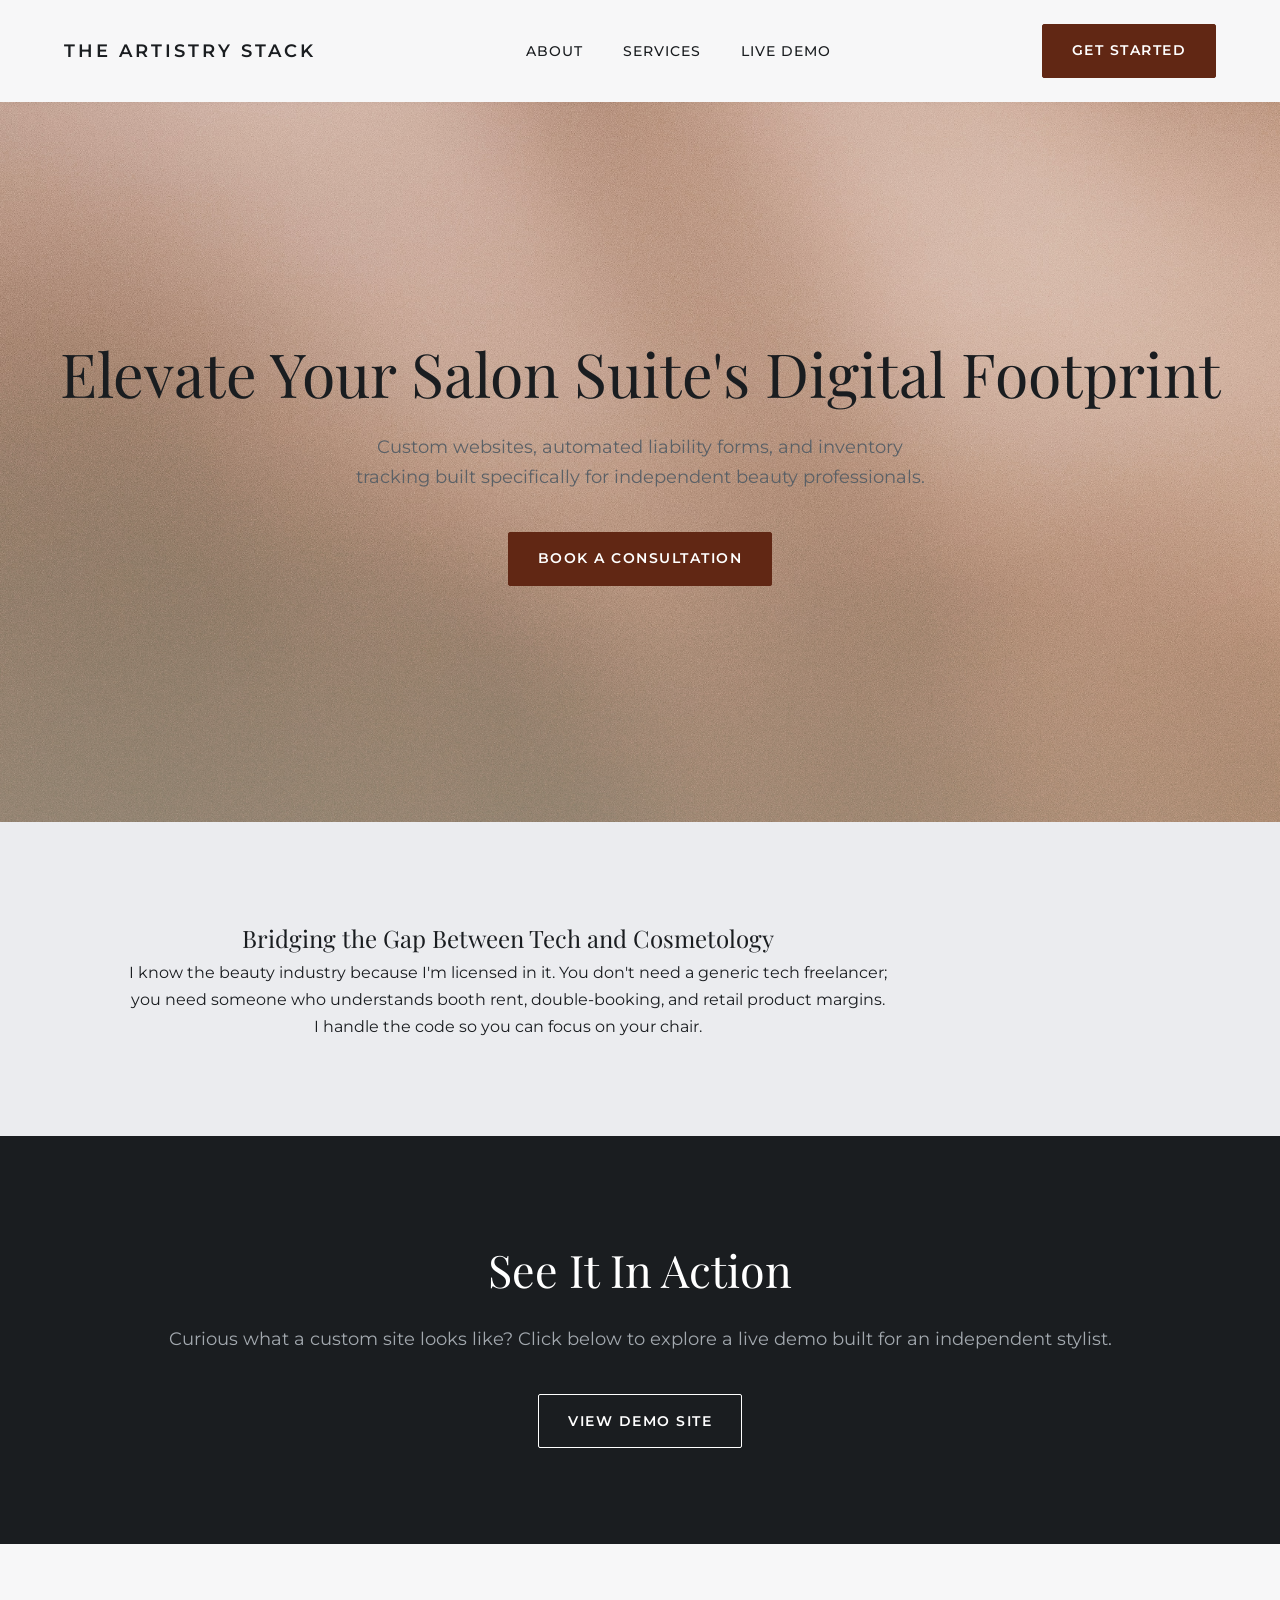
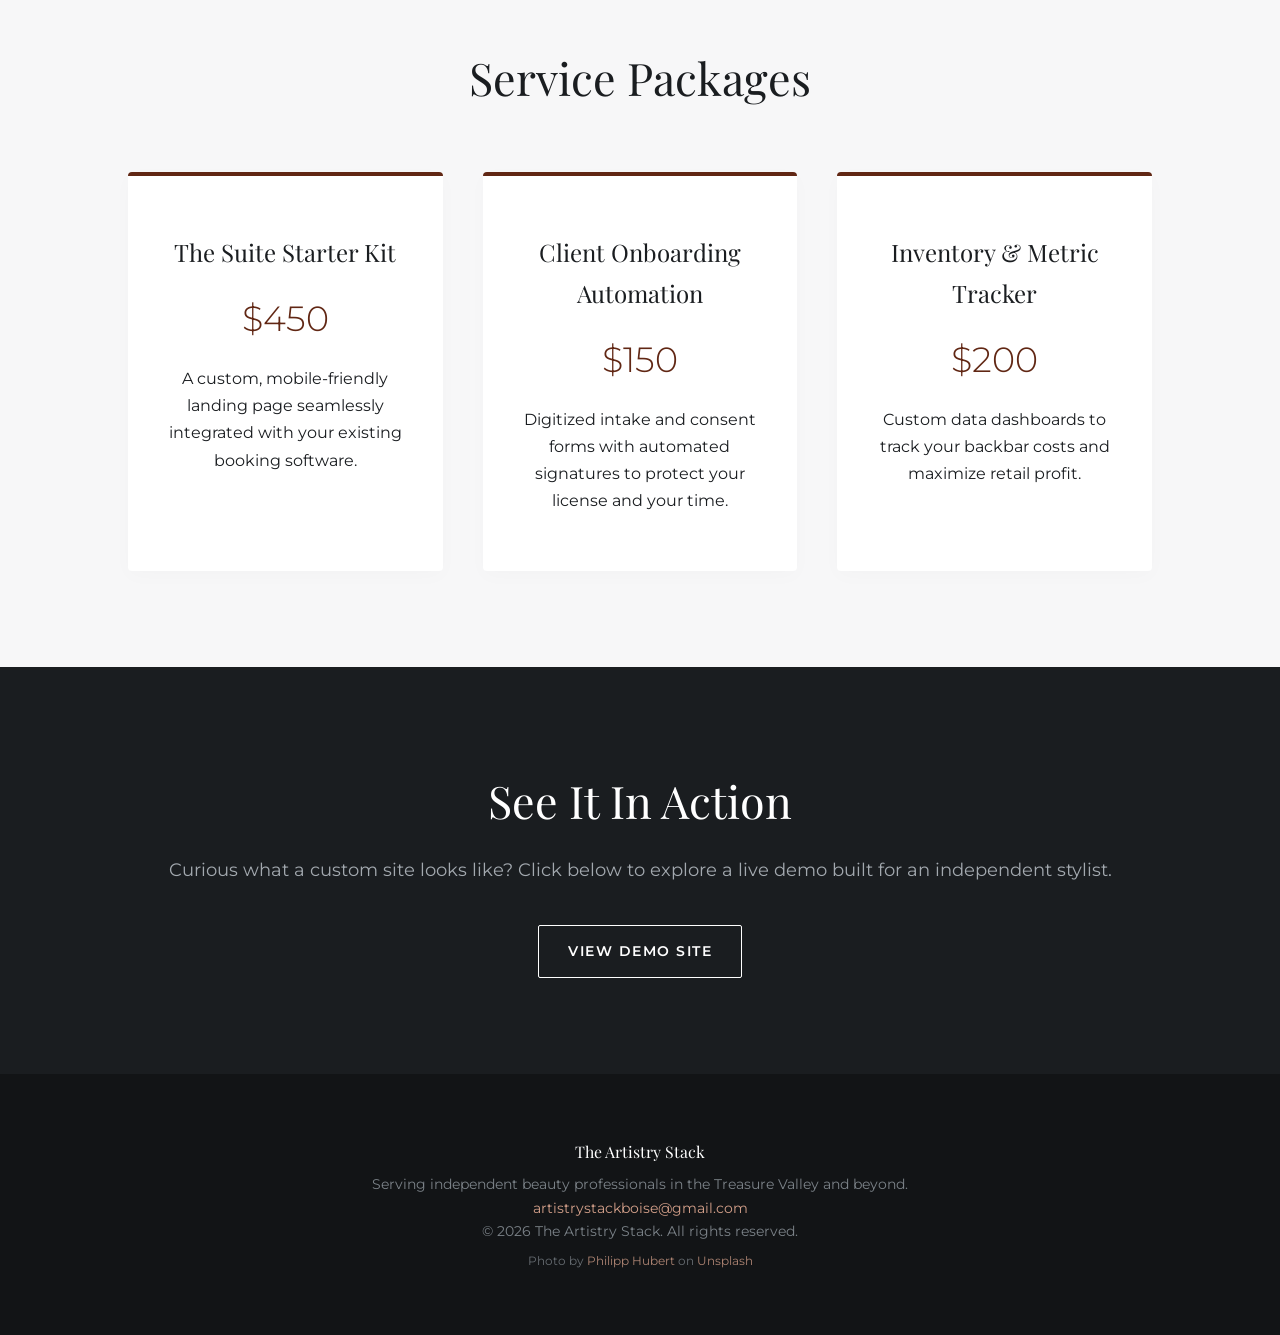
==== index.html @ 776481f7 "Add files via upload" ====
<!DOCTYPE html>
<html lang="en">
<head>
    <meta charset="UTF-8">
    <!-- This meta tag is critical for mobile responsiveness -->
    <meta name="viewport" content="width=device-width, initial-scale=1.0">
    <title>The Artistry Stack | Digital Consulting for Beauty Professionals</title>
    <link rel="stylesheet" href="style.css">
</head>
<body>

    <!-- NAVIGATION -->
    <header>
        <nav>
            <div class="logo">The Artistry Stack</div>
            <ul class="nav-links">
                <li><a href="#about">About</a></li>
                <li><a href="#services">Services</a></li>
                <li><a href="#demo">Live Demo</a></li>
            </ul>
            <!-- This will link out to your Google Survey -->
            <a href="https://forms.gle/2KBvxhWdJHtZJwNcA" class="btn-primary">Get Started</a>
        </nav>
    </header>

    <main>
        <!-- HERO SECTION: First impression -->
        <!-- CSS Idea: Dark slate background with white text and a silver/grey button -->
        <section id="hero">
            <div class="hero-content">
                <h1>Elevate Your Salon Suite's Digital Footprint</h1>
                <p>Custom websites, automated liability forms, and inventory tracking built specifically for independent beauty professionals.</p>
                <a href="https://forms.gle/2KBvxhWdJHtZJwNcA" class="btn-primary">Book a Consultation</a>
            </div>
        </section>

        <!-- ABOUT SECTION: Selling your unique background -->
        <section id="about">
            <div class="about-container">
                <div class="about-text">
                    <h2>Bridging the Gap Between Tech and Cosmetology</h2>
                    <p>I know the beauty industry because I'm licensed in it. You don't need a generic tech freelancer; you need someone who understands booth rent, double-booking, and retail product margins. I handle the code so you can focus on your chair.</p>
                </div>
            </div>
        </section>
        <section id="demo">
    <div class="demo-content">
        <h2>See It In Action</h2>
        <p>Curious what a custom site looks like? Click below to explore a live demo built for an independent stylist.</p>
        <a href="demo-site.html" target="_blank" rel="noopener" class="btn-secondary">View Demo Site</a>
    </div>
</section>

        <!-- SERVICES SECTION: Tiered Pricing -->
        <section id="services">
            <h2>Service Packages</h2>
            <div class="services-grid">
                
                <article class="service-card">
                    <h3>The Suite Starter Kit</h3>
                    <p class="price">$450</p>
                    <p>A custom, mobile-friendly landing page seamlessly integrated with your existing booking software.</p>
                </article>

                <article class="service-card">
                    <h3>Client Onboarding Automation</h3>
                    <p class="price">$150</p>
                    <p>Digitized intake and consent forms with automated signatures to protect your license and your time.</p>
                </article>

                <article class="service-card">
                    <h3>Inventory & Metric Tracker</h3>
                    <p class="price">$200</p>
                    <p>Custom data dashboards to track your backbar costs and maximize retail profit.</p>
                </article>

            </div>
        </section>

        <!-- DEMO SECTION: Your Portfolio -->
        <!-- CSS Idea: Perhaps a soft espresso brown or cool-toned grey background to break up the page visually -->
        <section id="demo">
            <div class="demo-content">
                <h2>See It In Action</h2>
                <p>Curious what a custom site looks like? Click below to explore a live demo built for an independent stylist.</p>
                <a href="#" class="btn-secondary">View Demo Site</a>
            </div>
        </section>

    </main>

    <!-- FOOTER -->
    <footer>
        <div class="footer-info">
            <h3>The Artistry Stack</h3>
            <p>Serving independent beauty professionals in the Treasure Valley and beyond.</p>
            <p><a href="mailto:artistrystackboise@gmail.com">artistrystackboise@gmail.com</a></p>
        </div>
        <div class="copyright">
    <p>&copy; 2026 The Artistry Stack. All rights reserved.</p>
    <p class="photo-credit">Photo by <a href="https://unsplash.com/@philipphubert?utm_source=unsplash&utm_medium=referral&utm_content=creditCopyText" target="_blank" rel="noopener">Philipp Hubert</a> on <a href="https://unsplash.com/photos/soft-light-and-shadows-on-a-gradient-background-fnAAmCl7dDM?utm_source=unsplash&utm_medium=referral&utm_content=creditCopyText" target="_blank" rel="noopener">Unsplash</a></p>
</div>
    </footer>

</body>
</html>
---- style.css ----
@import url('https://fonts.googleapis.com/css2?family=Montserrat:wght@300;400;500;600&family=Playfair+Display:wght@400;600;700&display=swap');

:root {
    --bg-alabaster: #F7F7F8;
    --bg-oatmeal: #EBECEF;
    --text-dark-slate: #1A1D20;
    --accent-Jambalaya: #612714;
    --accent-Auburn: #89371c;
}

* {
    margin: 0;
    padding: 0;
    box-sizing: border-box;
}

html {
    scroll-behavior: smooth;
    scroll-padding-top: 6rem;
}

body {
    font-family: 'Montserrat', sans-serif;
    background-color: var(--bg-alabaster);
    color: var(--text-dark-slate);
    line-height: 1.7;
}

h1, h2, h3 {
    font-family: 'Playfair Display', serif;
    font-weight: 400;
}

header {
    background-color: rgba(247, 247, 248, 0.85);
    backdrop-filter: blur(10px);
    -webkit-backdrop-filter: blur(10px);
    padding: 1.5rem 5%;
    position: sticky;
    top: 0;
    z-index: 100;
    box-shadow: 0 1px 5px rgba(0,0,0,0.03);
}

nav {
    display: flex;
    justify-content: space-between;
    align-items: center;
}

.logo {
    font-family: 'Montserrat', sans-serif;
    font-size: 1.1rem;
    font-weight: 600;
    letter-spacing: 3px;
    text-transform: uppercase;
    color: var(--text-dark-slate);
}

.nav-links {
    list-style: none;
    display: flex;
    gap: 2.5rem;
}

.nav-links a {
    color: var(--text-dark-slate);
    text-decoration: none;
    font-size: 0.85rem;
    font-weight: 500;
    text-transform: uppercase;
    letter-spacing: 1px;
    transition: color 0.3s;
}

.nav-links a:hover {
    color: var(--accent-Auburn);
}

.btn-primary, .btn-secondary {
    display: inline-block;
    padding: 0.9rem 1.8rem;
    text-decoration: none;
    border-radius: 2px;
    font-family: 'Montserrat', sans-serif;
    font-size: 0.85rem;
    font-weight: 600;
    text-transform: uppercase;
    letter-spacing: 1.5px;
    transition: all 0.3s ease;
}

.btn-primary {
    background-color: var(--accent-Jambalaya);
    color: #ffffff;
    border: 1px solid var(--accent-Jambalaya);
}

.btn-primary:hover {
    background-color: var(--text-dark-slate);
    border-color: var(--text-dark-slate);
    transform: translateY(-2px);
}

.btn-secondary {
    background-color: transparent;
    color: var(--text-dark-slate);
    border: 1px solid var(--text-dark-slate);
}

.btn-secondary:hover {
    background-color: var(--text-dark-slate);
    color: var(--bg-alabaster);
}

a:focus-visible,
.btn-primary:focus-visible,
.btn-secondary:focus-visible {
    outline: 2px solid var(--accent-Auburn);
    outline-offset: 3px;
}

#hero {
    min-height: 80vh;
    display: flex;
    align-items: center;
    justify-content: center;
    text-align: center;
    padding: 6rem 20px;
    background:
    linear-gradient(rgba(247,247,248,0.2), rgba(247,247,248,0.4)),
    url('images/hero.jpg') center / cover no-repeat;
}

.hero-content h1 {
    font-size: 3.8rem;
    margin-bottom: 1.5rem;
    line-height: 1.15;
    color: var(--text-dark-slate);
}

.hero-content p {
    font-size: 1.1rem;
    max-width: 600px;
    margin: 0 auto 2.5rem auto;
    color: #5a6066;
}

#about {
    background-color: var(--bg-oatmeal);
    padding: 6rem 10%;
}

.about-container {
    justify-content: center;
}

.about-text {
    max-width: 760px;
    text-align: center;
}

.about-image img {
    width: 100%;
    max-width: 400px;
    border-radius: 4px;
    box-shadow: 0 15px 35px rgba(26,29,32,0.1);
}

#services {
    padding: 6rem 10%;
    text-align: center;
}

#services h2 {
    font-size: 2.8rem;
    margin-bottom: 3.5rem;
    color: var(--text-dark-slate);
}

.services-grid {
    display: grid;
    grid-template-columns: repeat(3, 1fr);
    gap: 2.5rem;
}

.service-card {
    background-color: #ffffff;
    padding: 3.5rem 2.5rem;
    border-radius: 4px;
    border-top: 4px solid var(--accent-Jambalaya);
    box-shadow: 0 5px 20px rgba(0,0,0,0.02);
    transition: transform 0.3s, box-shadow 0.3s;
}

.service-card:hover {
    transform: translateY(-8px);
    box-shadow: 0 15px 30px rgba(0,0,0,0.06);
}

.service-card h3 {
    font-size: 1.5rem;
    margin-bottom: 1rem;
    font-family: 'Playfair Display', serif;
}

.price {
    font-size: 2.2rem;
    color: var(--accent-Jambalaya);
    margin-bottom: 1rem;
    font-family: 'Montserrat', sans-serif;
    font-weight: 300;
}

#demo {
    background-color: var(--text-dark-slate);
    padding: 6rem 10%;
    text-align: center;
    color: #ffffff;
}

#demo h2 {
    font-size: 2.8rem;
    margin-bottom: 1rem;
}

#demo p {
    margin-bottom: 2.5rem;
    font-size: 1.1rem;
    color: #a3a9af;
}

#demo .btn-secondary {
    border-color: #ffffff;
    color: #ffffff;
}

#demo .btn-secondary:hover {
    background-color: #ffffff;
    color: var(--text-dark-slate);
}

footer {
    padding: 4rem 10%;
    background-color: #121416;
    text-align: center;
    font-size: 0.85rem;
    color: #7b8288;
}

footer h3 {
    color: #ffffff;
    margin-bottom: 0.5rem;
    font-family: 'Playfair Display', serif;
}

footer a {
    color: #d4a08a;
    text-decoration: none;
}

footer a:hover {
    color: #ffffff;
}

.photo-credit {
    margin-top: 0.5rem;
    font-size: 0.75rem;
    opacity: 0.8;
}

@media (max-width: 1024px) {
    .services-grid {
        grid-template-columns: repeat(2, 1fr);
    }
}

@media (max-width: 768px) {
    header {
        padding: 1rem 5%;
    }

    nav {
        flex-direction: column;
        gap: 0.75rem;
    }

    .nav-links {
        flex-direction: row;
        gap: 1.25rem;
    }

    .nav-links a {
        font-size: 0.75rem;
    }

    nav .btn-primary {
        padding: 0.6rem 1.2rem;
        font-size: 0.75rem;
    }

    .hero-content h1 {
        font-size: 2.8rem;
    }

    .about-container {
        flex-direction: column;
        text-align: center;
        gap: 3rem;
    }

    .services-grid {
        grid-template-columns: 1fr;
    }
}

@media (prefers-reduced-motion: reduce) {
    html {
        scroll-behavior: auto;
    }

    * {
        transition: none !important;
    }
}
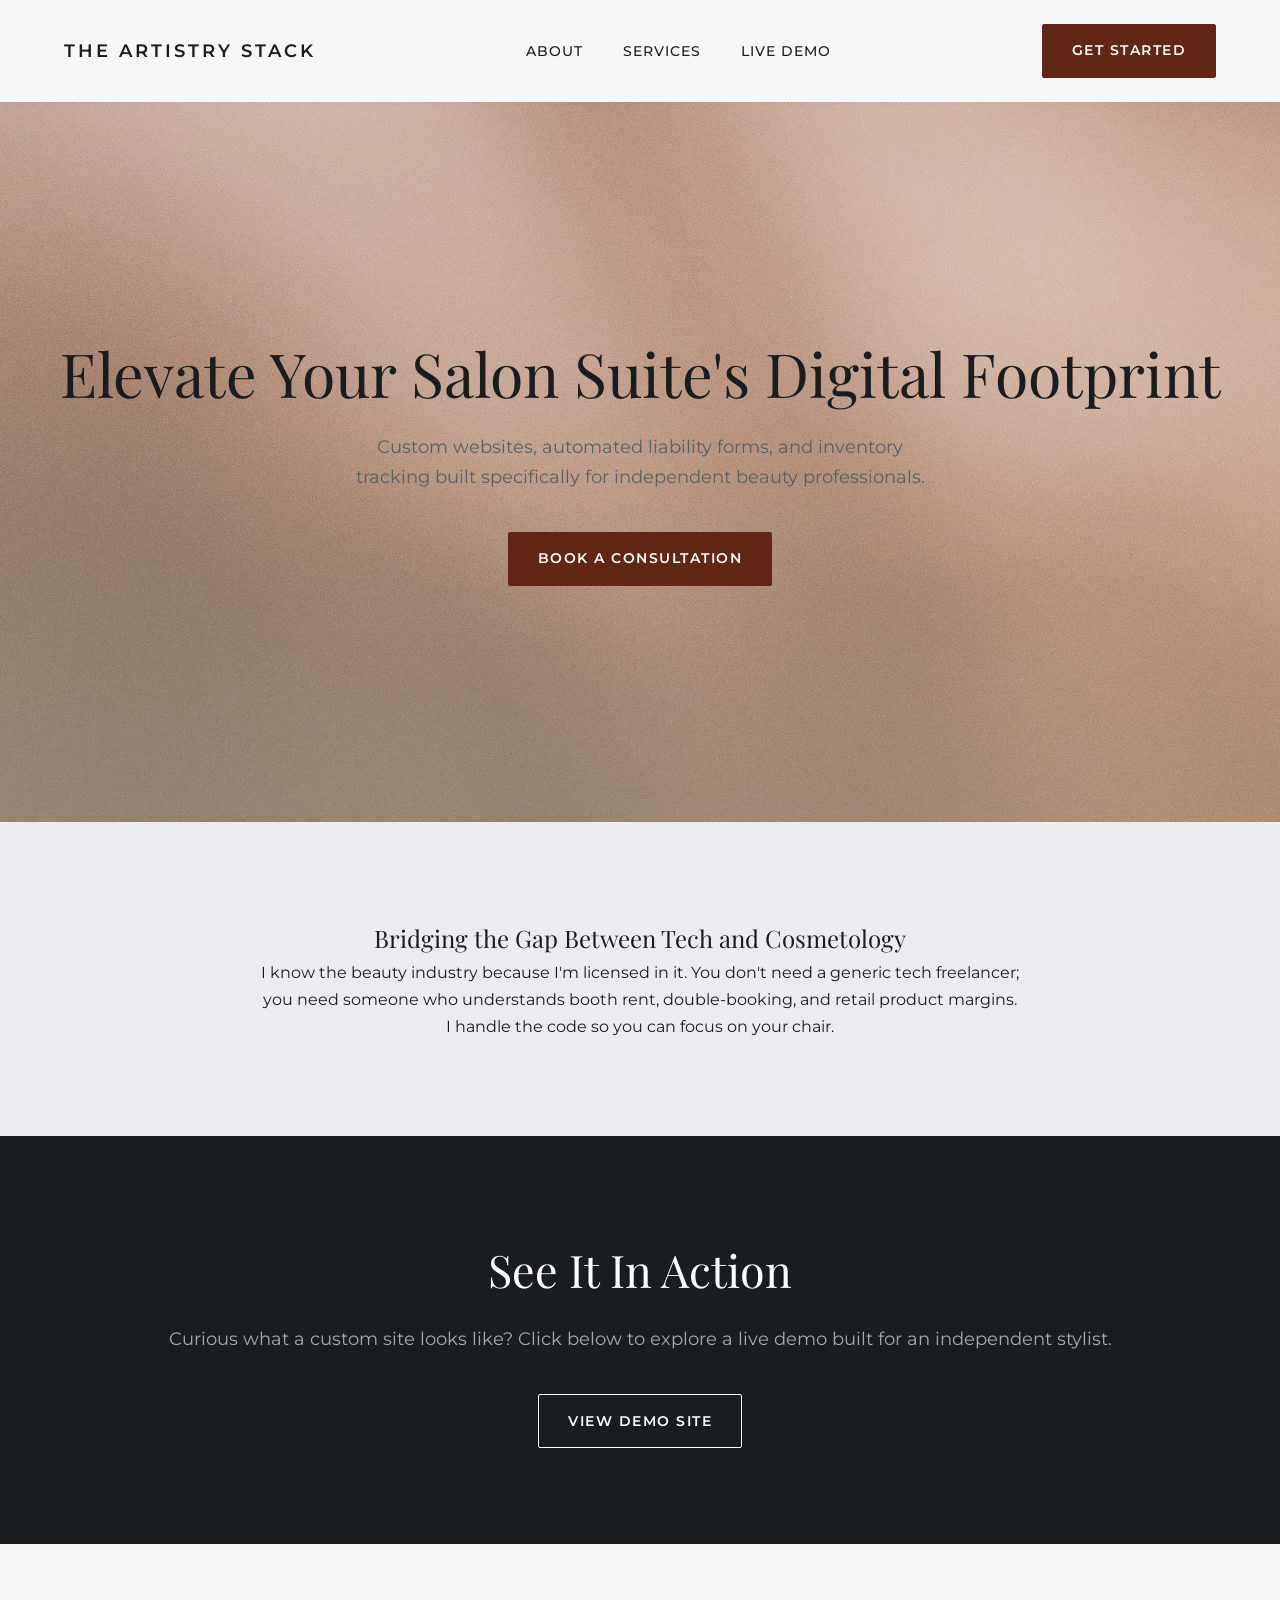
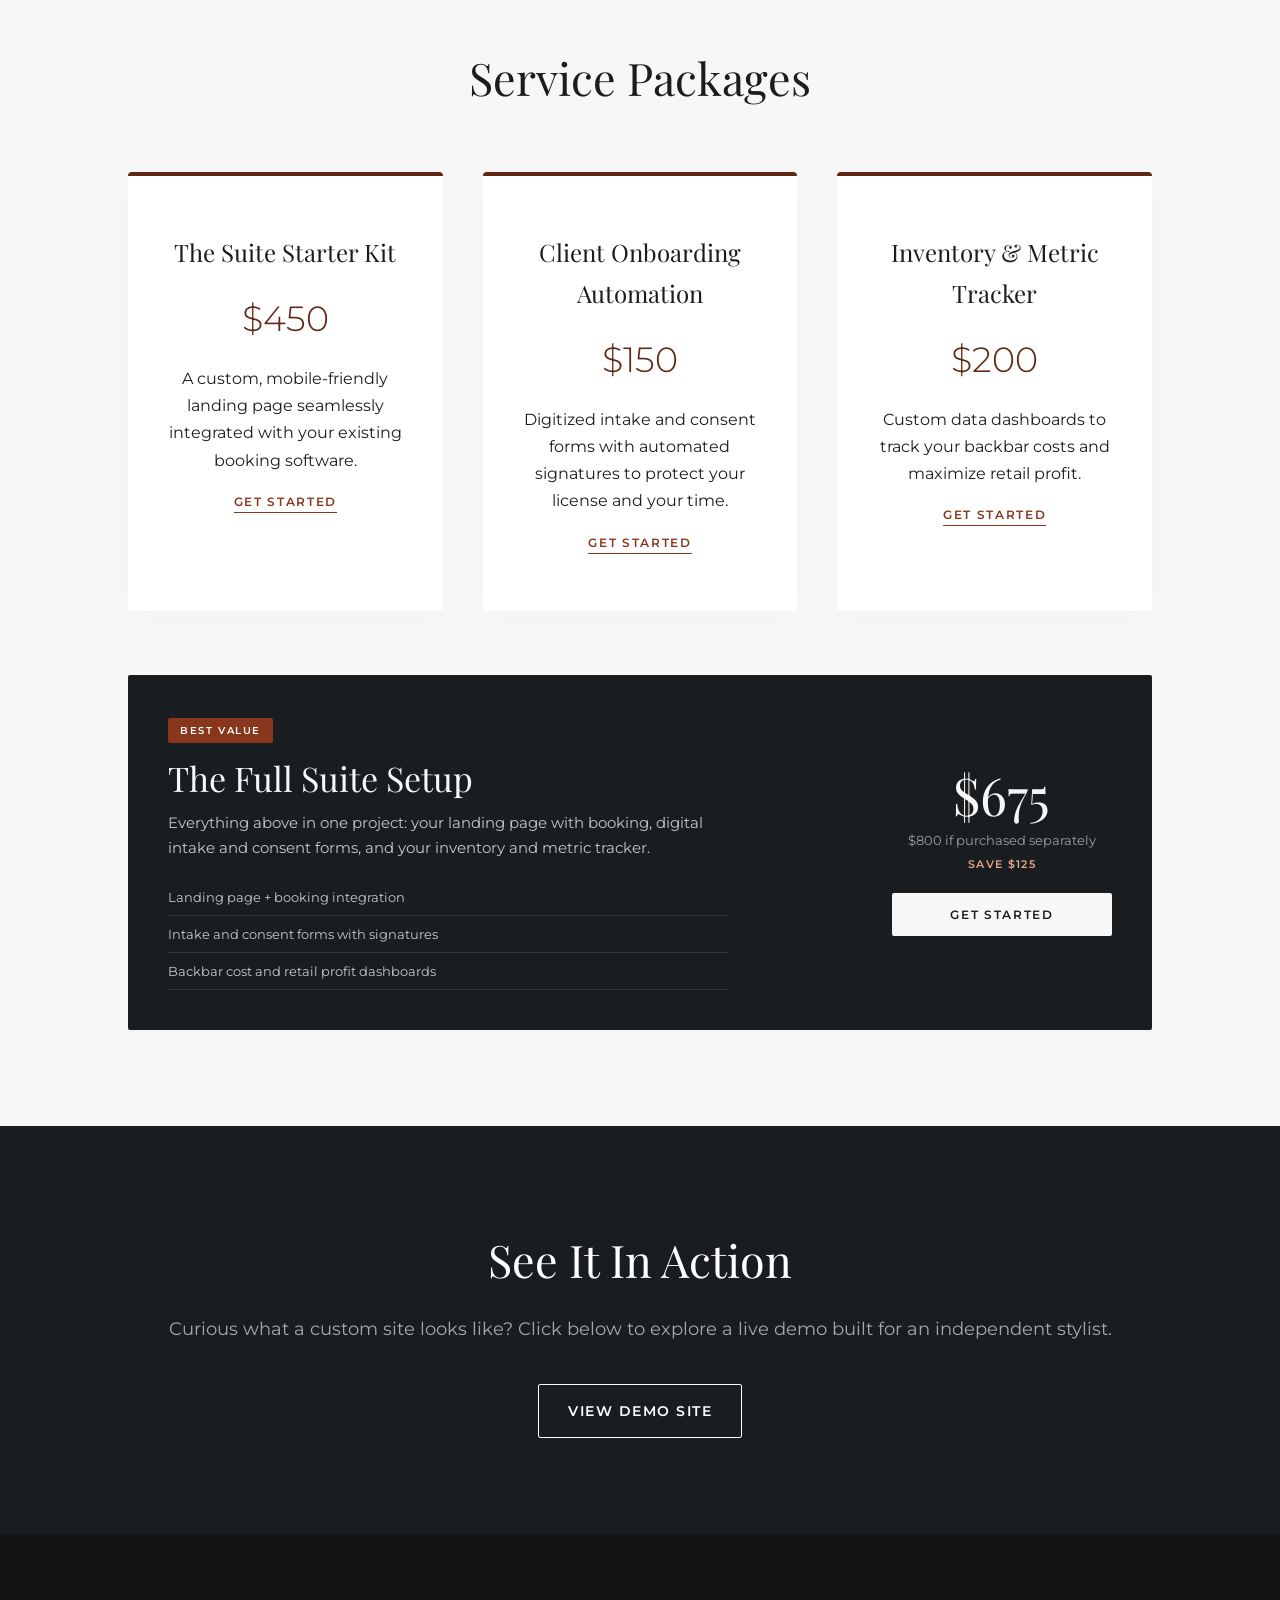
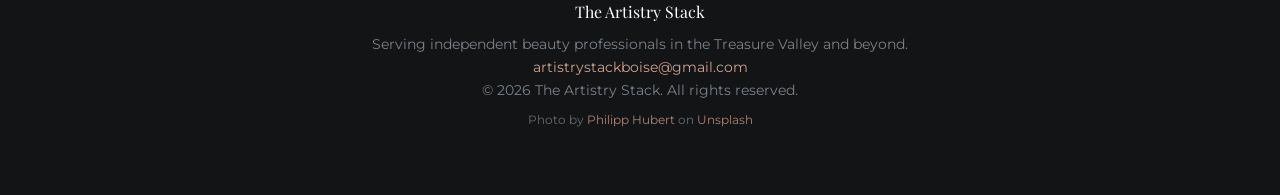
==== commit 1111daa3: "Add files via upload updated bundle at bottom of website" ====
--- a/index.html
+++ b/index.html
@@ -60,18 +60,40 @@
                     <h3>The Suite Starter Kit</h3>
                     <p class="price">$450</p>
                     <p>A custom, mobile-friendly landing page seamlessly integrated with your existing booking software.</p>
+                    <a class="card-link" href="https://forms.gle/S1STnycgMnBGGYE86">Get Started</a>                
                 </article>
 
                 <article class="service-card">
                     <h3>Client Onboarding Automation</h3>
                     <p class="price">$150</p>
                     <p>Digitized intake and consent forms with automated signatures to protect your license and your time.</p>
+                    <a class="card-link" href="https://forms.gle/S1STnycgMnBGGYE86">Get Started</a>
                 </article>
 
                 <article class="service-card">
                     <h3>Inventory & Metric Tracker</h3>
                     <p class="price">$200</p>
                     <p>Custom data dashboards to track your backbar costs and maximize retail profit.</p>
+                    <a class="card-link" href="https://forms.gle/S1STnycgMnBGGYE86">Get Started</a>
+                </article>
+                <article class="bundle-card">
+                    <div class="bundle-info">
+                        <span class="bundle-tag">Best value</span>
+                        <h3>The Full Suite Setup</h3>
+                        <p>Everything above in one project: your landing page with booking, digital intake and consent forms, and your inventory and metric tracker.</p>
+                        <ul>
+                            <li>Landing page + booking integration</li>
+                            <li>Intake and consent forms with signatures</li>
+                            <li>Backbar cost and retail profit dashboards</li>
+                        </ul>
+                    </div>
+                    <div class="bundle-buy">
+                        <div class="bundle-price">$675</div>
+                        <div class="bundle-was">$800 if purchased separately</div>
+                        <span class="bundle-save">Save $125</span>
+    <!-- Swap the # for the same Google Form link your other buttons use -->
+                        <a class="bundle-btn" href="https://forms.gle/S1STnycgMnBGGYE86">Get Started</a>
+                    </div>
                 </article>
 
             </div>
--- a/style.css
+++ b/style.css
@@ -152,7 +152,9 @@
 }
 
 .about-container {
-    justify-content: center;
+    max-width: 760px;
+    margin: 0 auto;
+    text-align: center;
 }
 
 .about-text {
@@ -322,4 +324,70 @@
     * {
         transition: none !important;
     }
-}+}
+/* Paste at the bottom of style.css */
+.bundle-card{
+  grid-column:1 / -1;           /* spans the full row if your cards sit in a grid */
+  display:flex;
+  justify-content:space-between;
+  align-items:center;
+  gap:40px;
+  margin-top:24px;
+  padding:40px;
+  background:#1A1D20;
+  color:#F7F7F8;
+  border-radius:2px;
+}
+.bundle-info{max-width:560px}
+.bundle-info{text-align:left}
+.bundle-tag{
+  display:inline-block;
+  background:#89371c;
+  color:#fff;
+  font:600 10px Montserrat,sans-serif;
+  letter-spacing:.16em;
+  text-transform:uppercase;
+  padding:6px 12px;
+  margin-bottom:16px;
+  border-radius:2px;
+}
+.bundle-card h3{
+  font-family:"Playfair Display",Georgia,serif;
+  font-weight:400;
+  font-size:clamp(26px,4vw,34px);
+  line-height:1.15;
+  margin:0 0 12px;
+  color:#F7F7F8;
+}
+.bundle-card p{margin:0 0 18px;color:#c4c8ce;font-size:15px}
+.bundle-card ul{list-style:none;margin:0;padding:0;font-size:13px;color:#c4c8ce}
+.bundle-card li{padding:7px 0;border-bottom:1px solid #33373d}
+.bundle-buy{text-align:center;min-width:220px}
+.bundle-price{font-family:"Playfair Display",Georgia,serif;font-size:52px;line-height:1}
+.bundle-was{margin-top:8px;font-size:13px;color:#9aa0a8}
+.bundle-save{
+  display:block;
+  margin:6px 0 22px;
+  font:600 11px Montserrat,sans-serif;
+  letter-spacing:.12em;
+  text-transform:uppercase;
+  color:#e0a58c;
+}
+.bundle-btn{
+  display:block;
+  background:#F7F7F8;
+  color:#1A1D20;
+  text-decoration:none;
+  padding:14px 18px;
+  font:600 12px Montserrat,sans-serif;
+  letter-spacing:.14em;
+  text-transform:uppercase;
+  border-radius:2px;
+}
+.bundle-btn:hover{background:#fff}
+@media (max-width:760px){
+  .bundle-card{flex-direction:column;align-items:stretch;padding:28px 22px;gap:28px}
+  .bundle-buy{min-width:0}
+}
+.card-link{display:inline-block;margin-top:20px;padding-bottom:3px;font:600 12px Montserrat,sans-serif;letter-spacing:.14em;text-transform:uppercase;color:#89371c;text-decoration:none;border-bottom:1px solid #89371c}
+.card-link:hover{color:#612714;border-color:#612714}
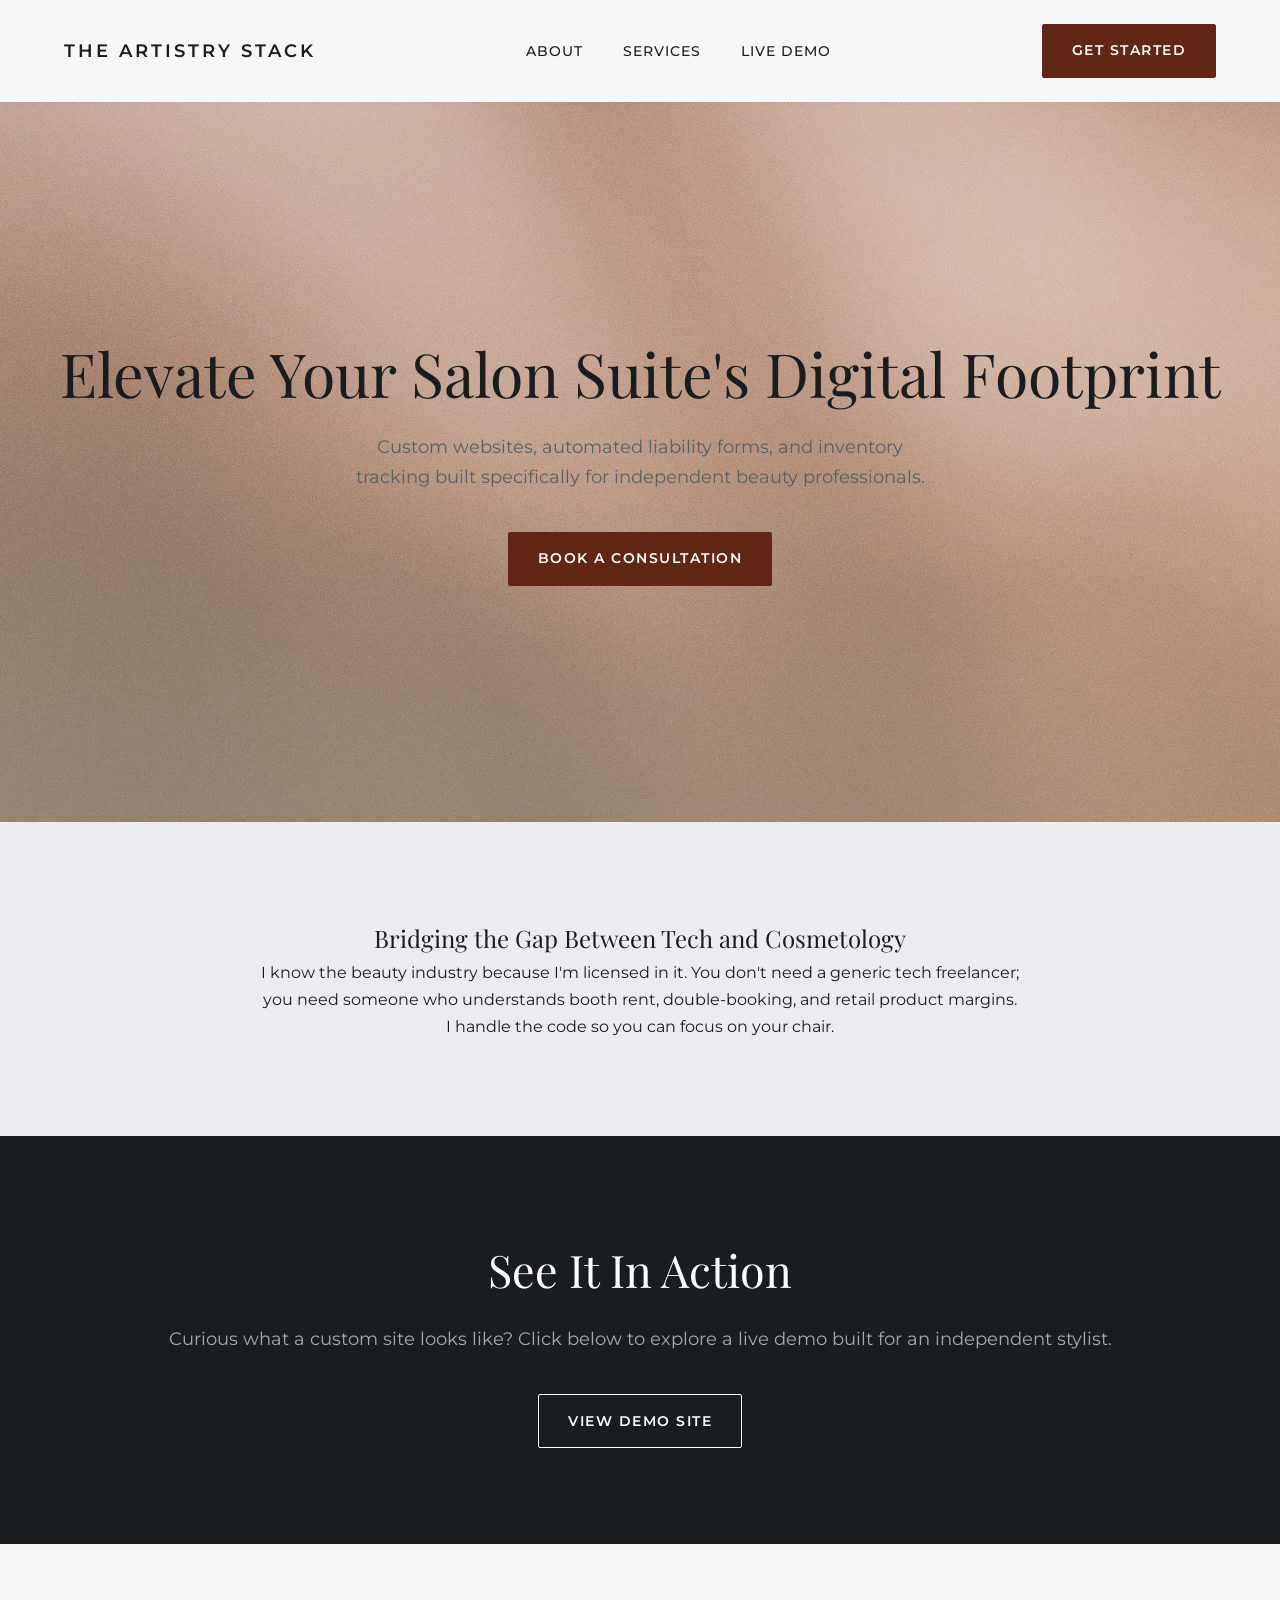
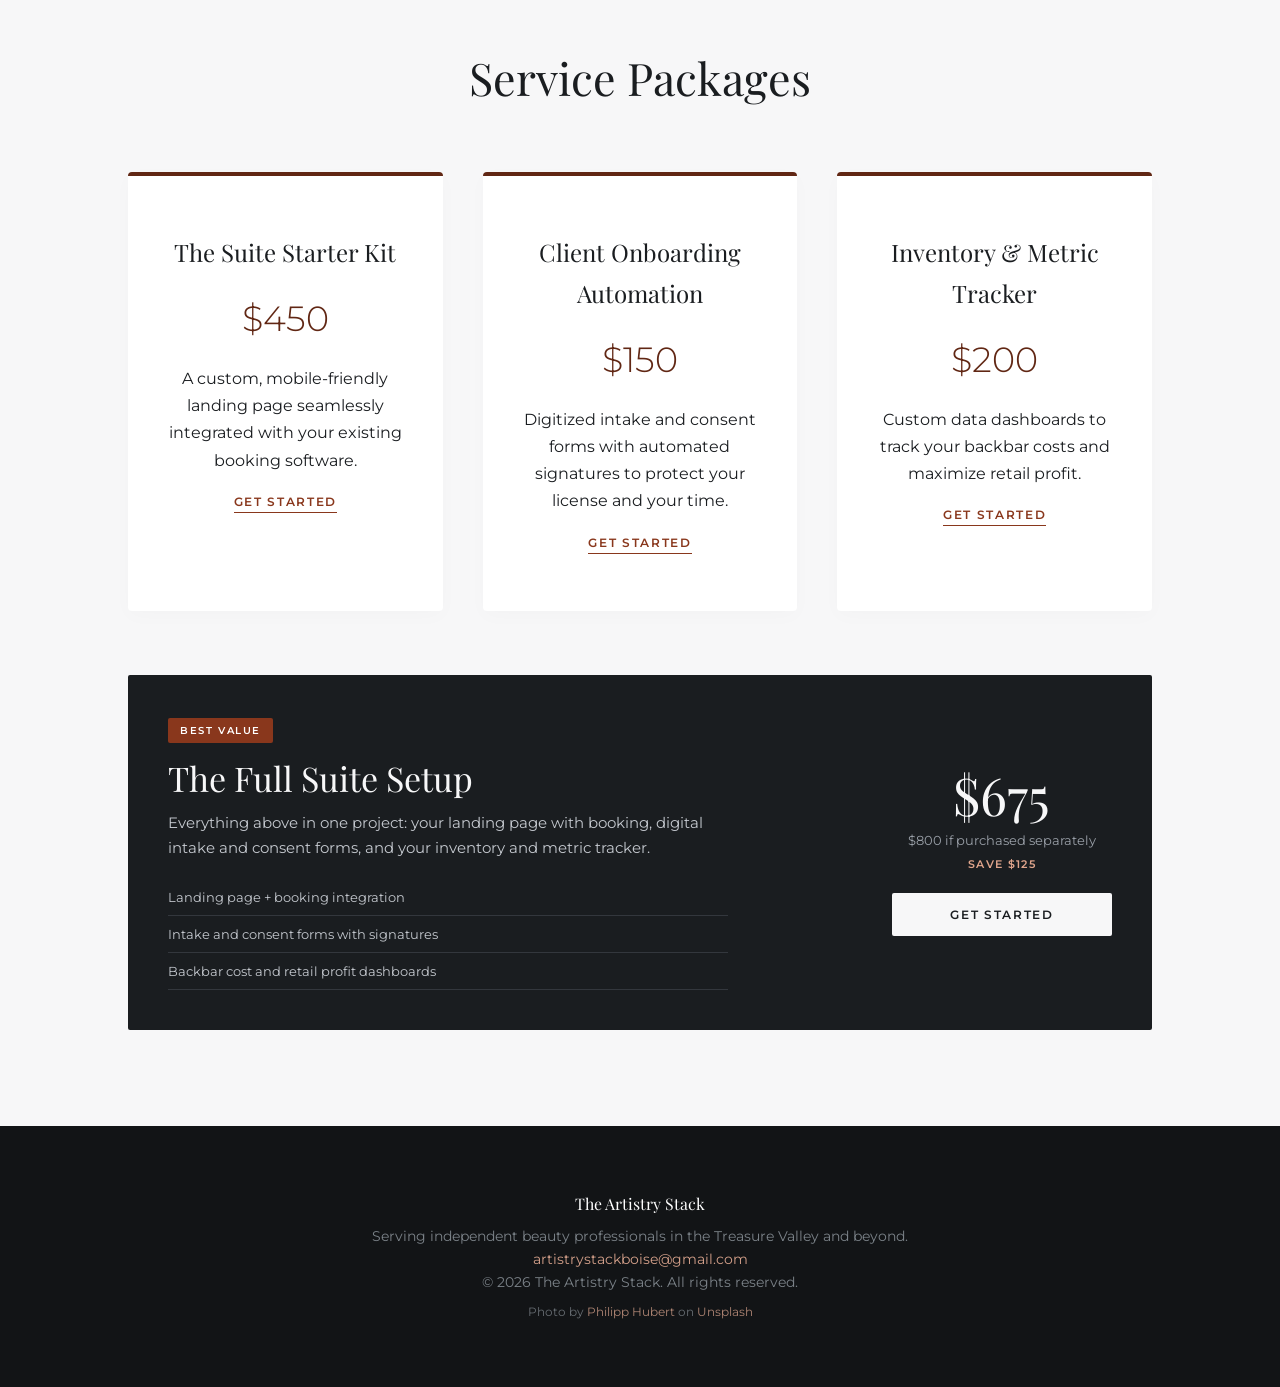
==== commit e995b26a: "Add files via upload fixed link at bottom of screen" ====
--- a/index.html
+++ b/index.html
@@ -43,13 +43,14 @@
                 </div>
             </div>
         </section>
+        <!-- DEMO SECTION: Your Portfolio -->
         <section id="demo">
-    <div class="demo-content">
-        <h2>See It In Action</h2>
-        <p>Curious what a custom site looks like? Click below to explore a live demo built for an independent stylist.</p>
-        <a href="demo-site.html" target="_blank" rel="noopener" class="btn-secondary">View Demo Site</a>
-    </div>
-</section>
+            <div class="demo-content">
+                <h2>See It In Action</h2>
+                <p>Curious what a custom site looks like? Click below to explore a live demo built for an independent stylist.</p>
+                <a href="demo-site.html" target="_blank" rel="noopener" class="btn-secondary">View Demo Site</a>
+            </div>
+        </section>
 
         <!-- SERVICES SECTION: Tiered Pricing -->
         <section id="services">
@@ -91,21 +92,10 @@
                         <div class="bundle-price">$675</div>
                         <div class="bundle-was">$800 if purchased separately</div>
                         <span class="bundle-save">Save $125</span>
-    <!-- Swap the # for the same Google Form link your other buttons use -->
                         <a class="bundle-btn" href="https://forms.gle/S1STnycgMnBGGYE86">Get Started</a>
                     </div>
                 </article>
 
-            </div>
-        </section>
-
-        <!-- DEMO SECTION: Your Portfolio -->
-        <!-- CSS Idea: Perhaps a soft espresso brown or cool-toned grey background to break up the page visually -->
-        <section id="demo">
-            <div class="demo-content">
-                <h2>See It In Action</h2>
-                <p>Curious what a custom site looks like? Click below to explore a live demo built for an independent stylist.</p>
-                <a href="#" class="btn-secondary">View Demo Site</a>
             </div>
         </section>
 
@@ -125,4 +115,4 @@
     </footer>
 
 </body>
-</html>
+</html>
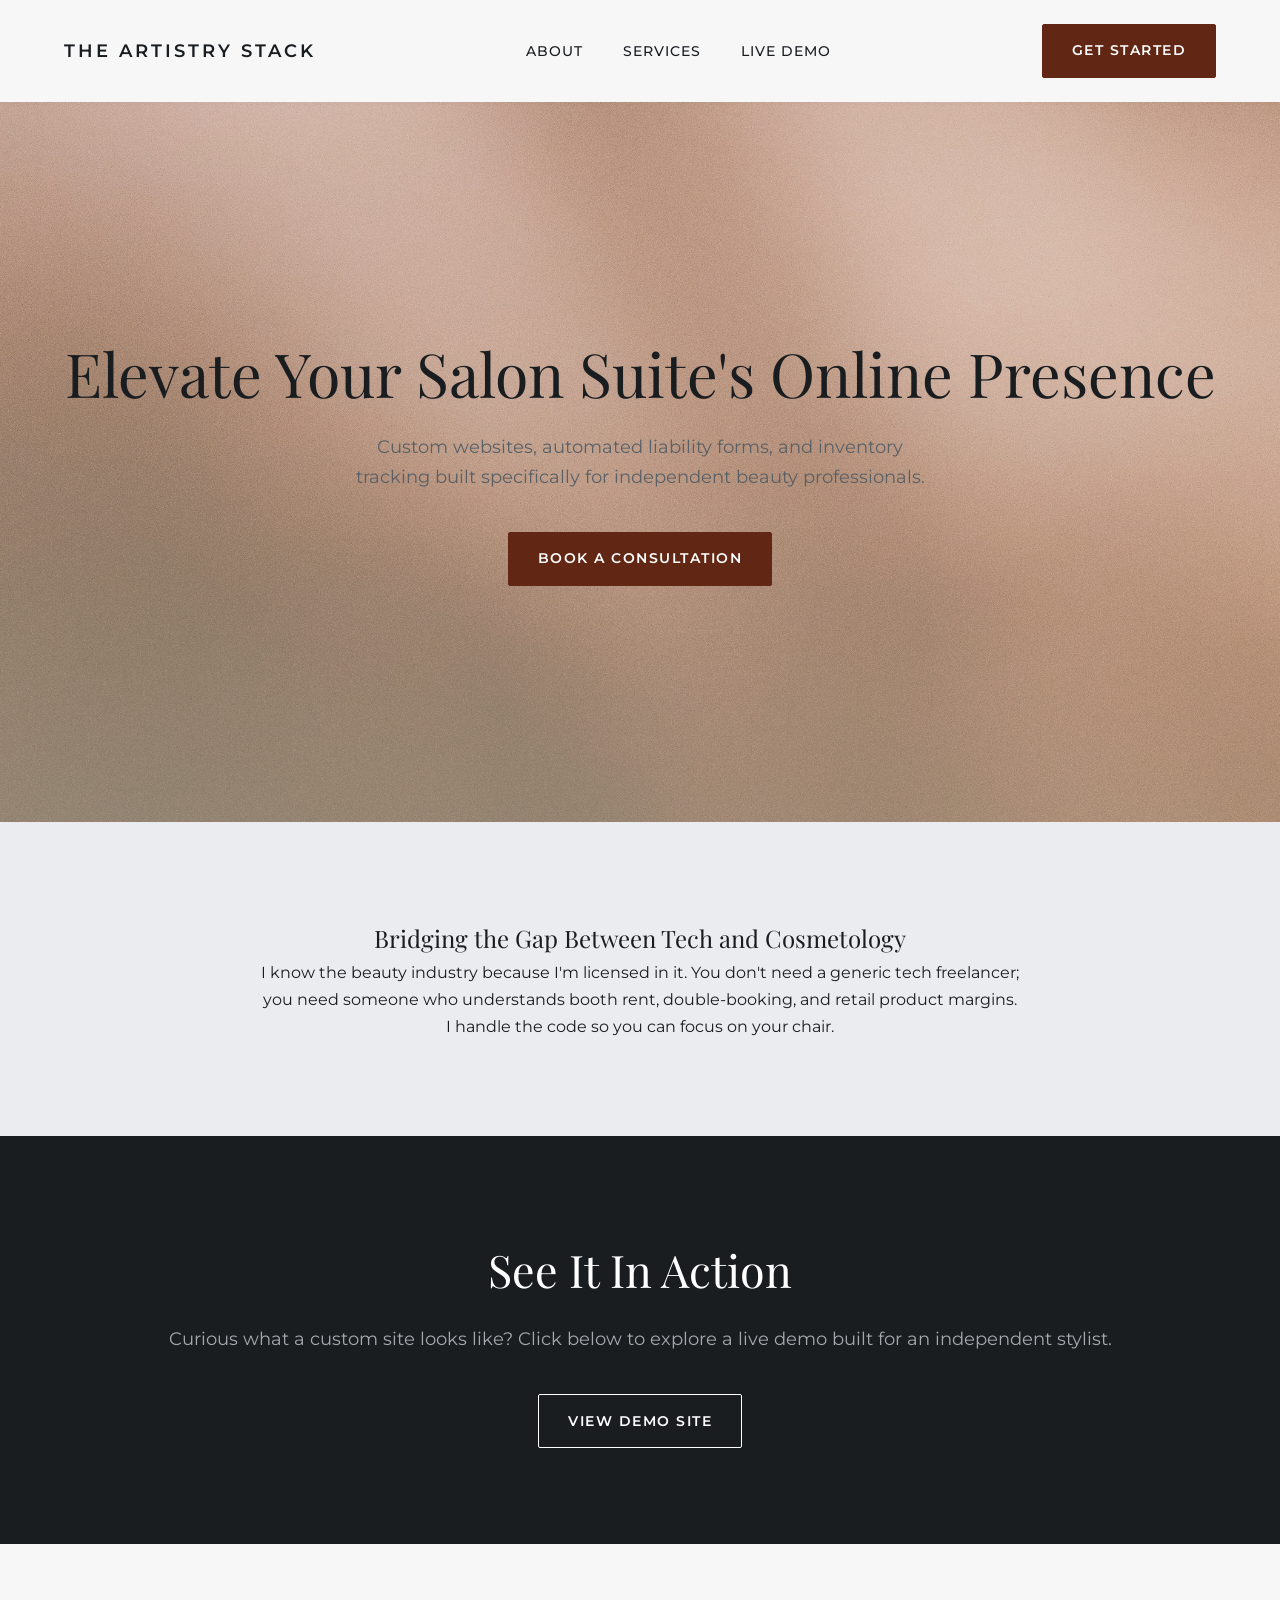
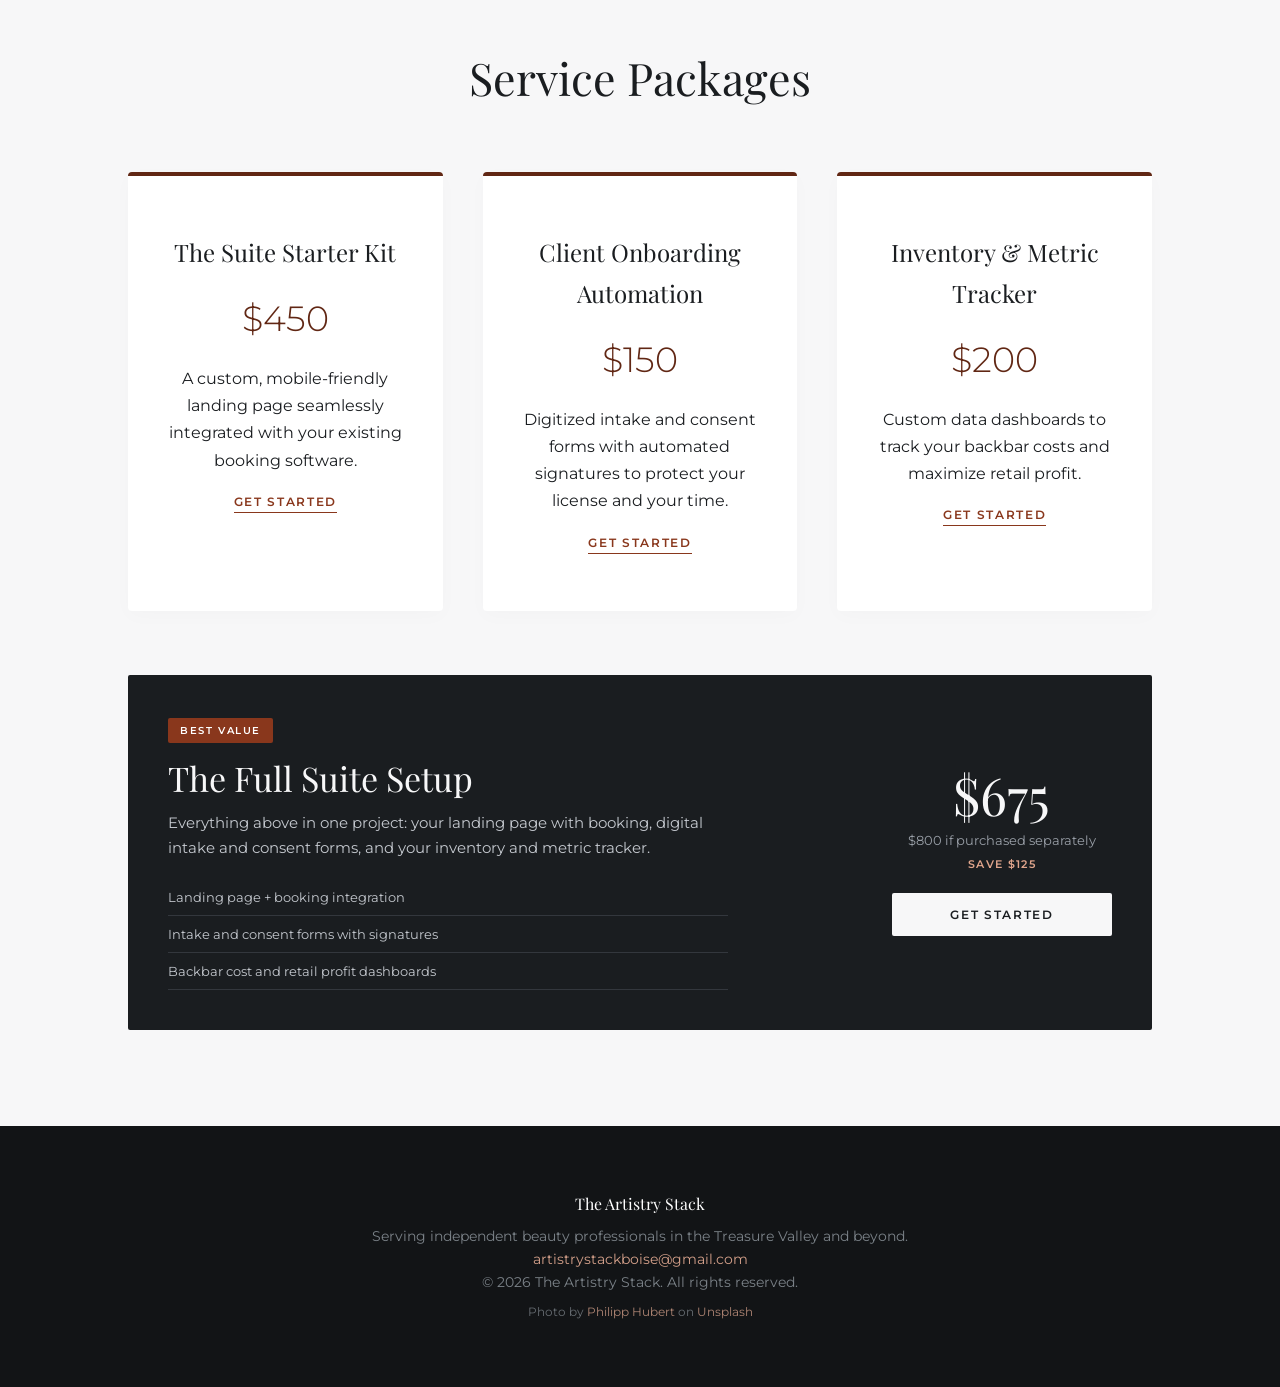
==== commit 71e04d39: "Add files via upload updated wording to online presence" ====
--- a/index.html
+++ b/index.html
@@ -28,7 +28,7 @@
         <!-- CSS Idea: Dark slate background with white text and a silver/grey button -->
         <section id="hero">
             <div class="hero-content">
-                <h1>Elevate Your Salon Suite's Digital Footprint</h1>
+                <h1>Elevate Your Salon Suite's Online Presence</h1>
                 <p>Custom websites, automated liability forms, and inventory tracking built specifically for independent beauty professionals.</p>
                 <a href="https://forms.gle/2KBvxhWdJHtZJwNcA" class="btn-primary">Book a Consultation</a>
             </div>
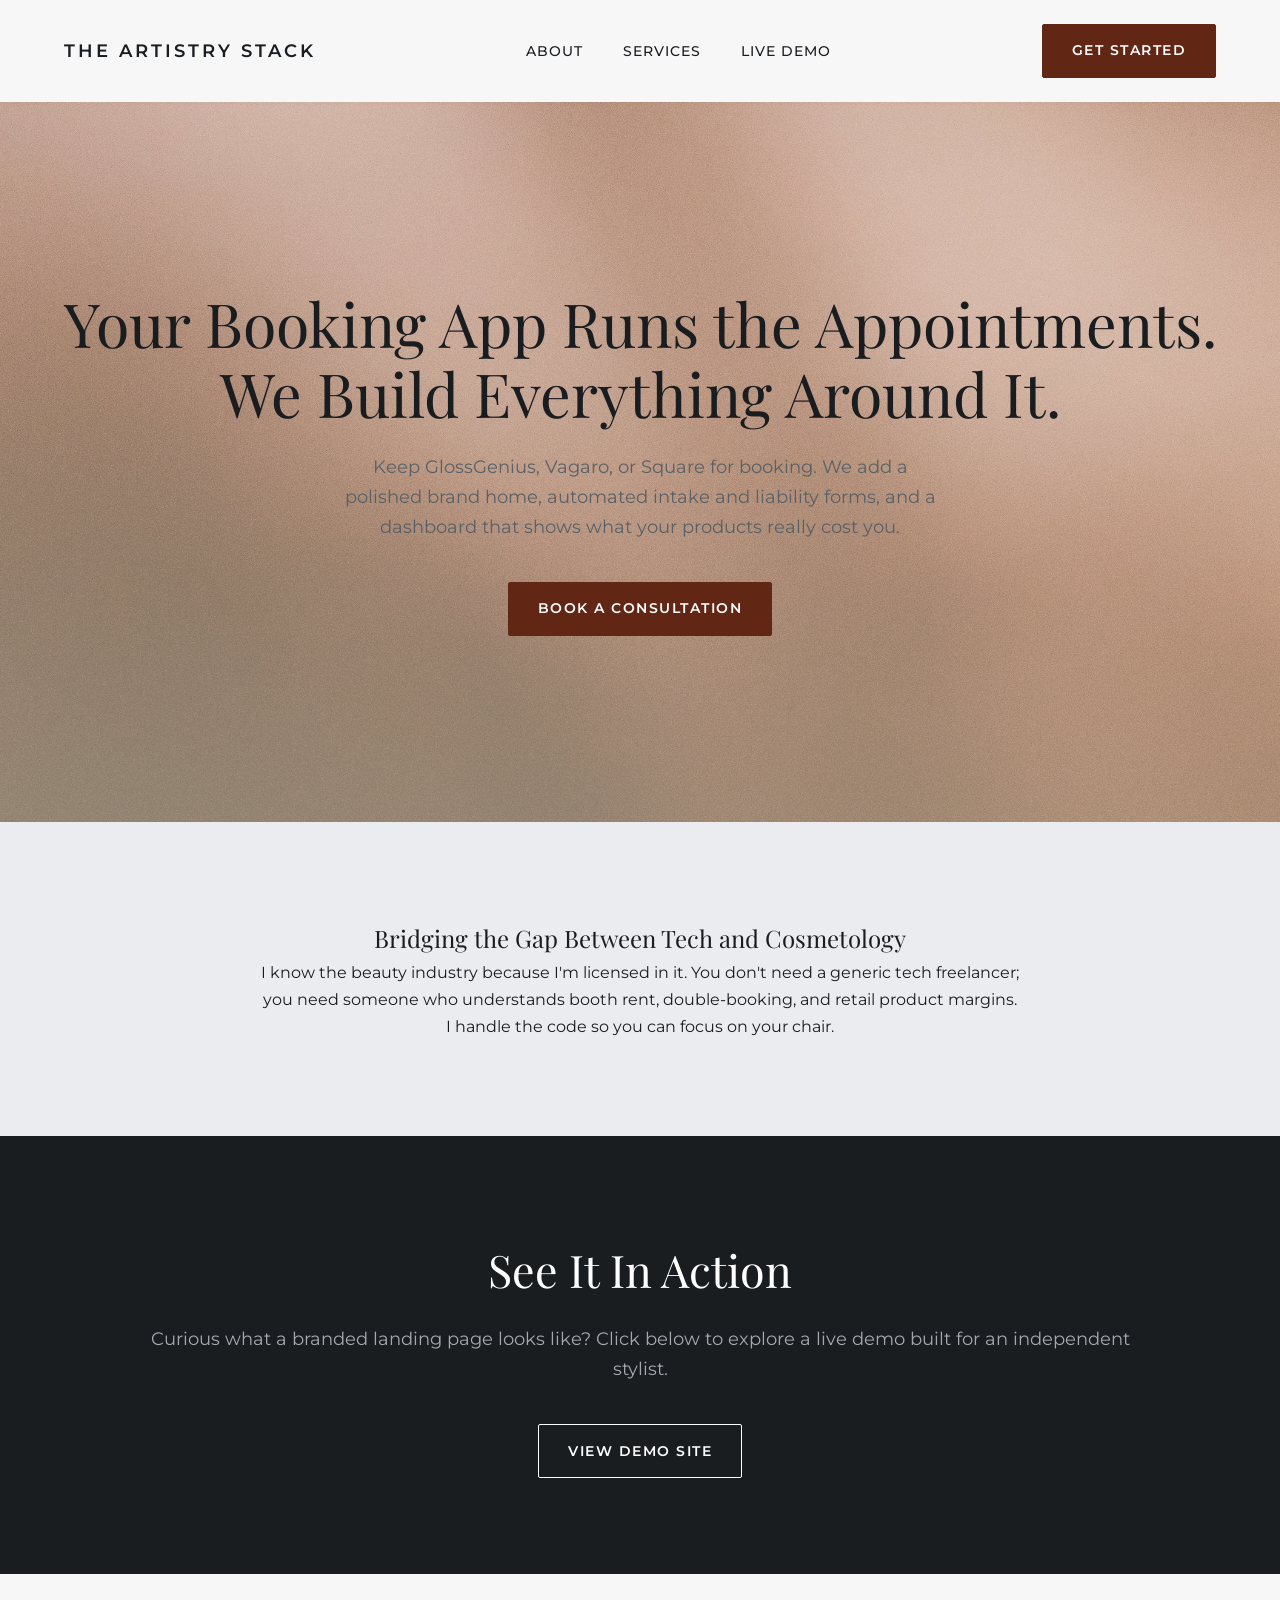
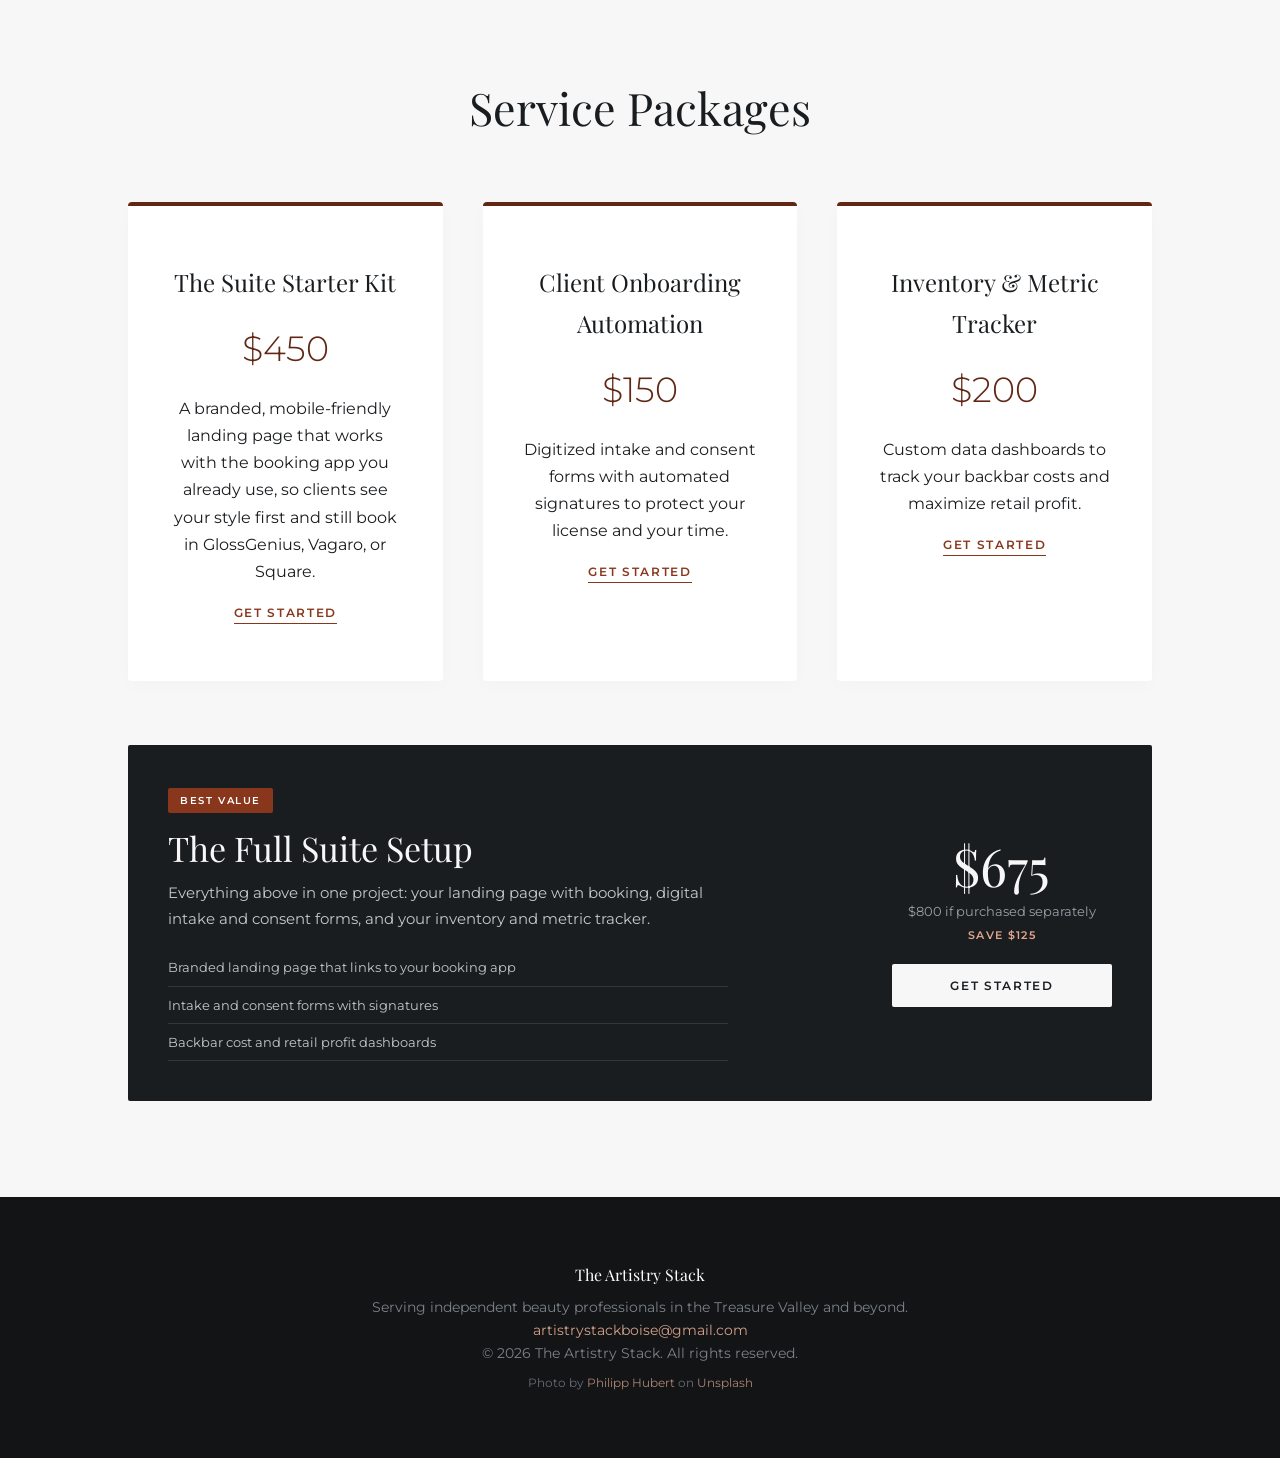
==== commit 90bdbd2c: "Add files via upload updated verbiage to have the website building aspect be more specific" ====
--- a/index.html
+++ b/index.html
@@ -28,8 +28,8 @@
         <!-- CSS Idea: Dark slate background with white text and a silver/grey button -->
         <section id="hero">
             <div class="hero-content">
-                <h1>Elevate Your Salon Suite's Online Presence</h1>
-                <p>Custom websites, automated liability forms, and inventory tracking built specifically for independent beauty professionals.</p>
+                <h1>Your Booking App Runs the Appointments. We Build Everything Around It.</h1>
+                <p>Keep GlossGenius, Vagaro, or Square for booking. We add a polished brand home, automated intake and liability forms, and a dashboard that shows what your products really cost you.</p>
                 <a href="https://forms.gle/2KBvxhWdJHtZJwNcA" class="btn-primary">Book a Consultation</a>
             </div>
         </section>
@@ -47,7 +47,7 @@
         <section id="demo">
             <div class="demo-content">
                 <h2>See It In Action</h2>
-                <p>Curious what a custom site looks like? Click below to explore a live demo built for an independent stylist.</p>
+                <p>Curious what a branded landing page looks like? Click below to explore a live demo built for an independent stylist.</p>
                 <a href="demo-site.html" target="_blank" rel="noopener" class="btn-secondary">View Demo Site</a>
             </div>
         </section>
@@ -60,7 +60,7 @@
                 <article class="service-card">
                     <h3>The Suite Starter Kit</h3>
                     <p class="price">$450</p>
-                    <p>A custom, mobile-friendly landing page seamlessly integrated with your existing booking software.</p>
+                    <p>A branded, mobile-friendly landing page that works with the booking app you already use, so clients see your style first and still book in GlossGenius, Vagaro, or Square.</p>
                     <a class="card-link" href="https://forms.gle/S1STnycgMnBGGYE86">Get Started</a>                
                 </article>
 
@@ -83,7 +83,7 @@
                         <h3>The Full Suite Setup</h3>
                         <p>Everything above in one project: your landing page with booking, digital intake and consent forms, and your inventory and metric tracker.</p>
                         <ul>
-                            <li>Landing page + booking integration</li>
+                            <li>Branded landing page that links to your booking app</li>
                             <li>Intake and consent forms with signatures</li>
                             <li>Backbar cost and retail profit dashboards</li>
                         </ul>
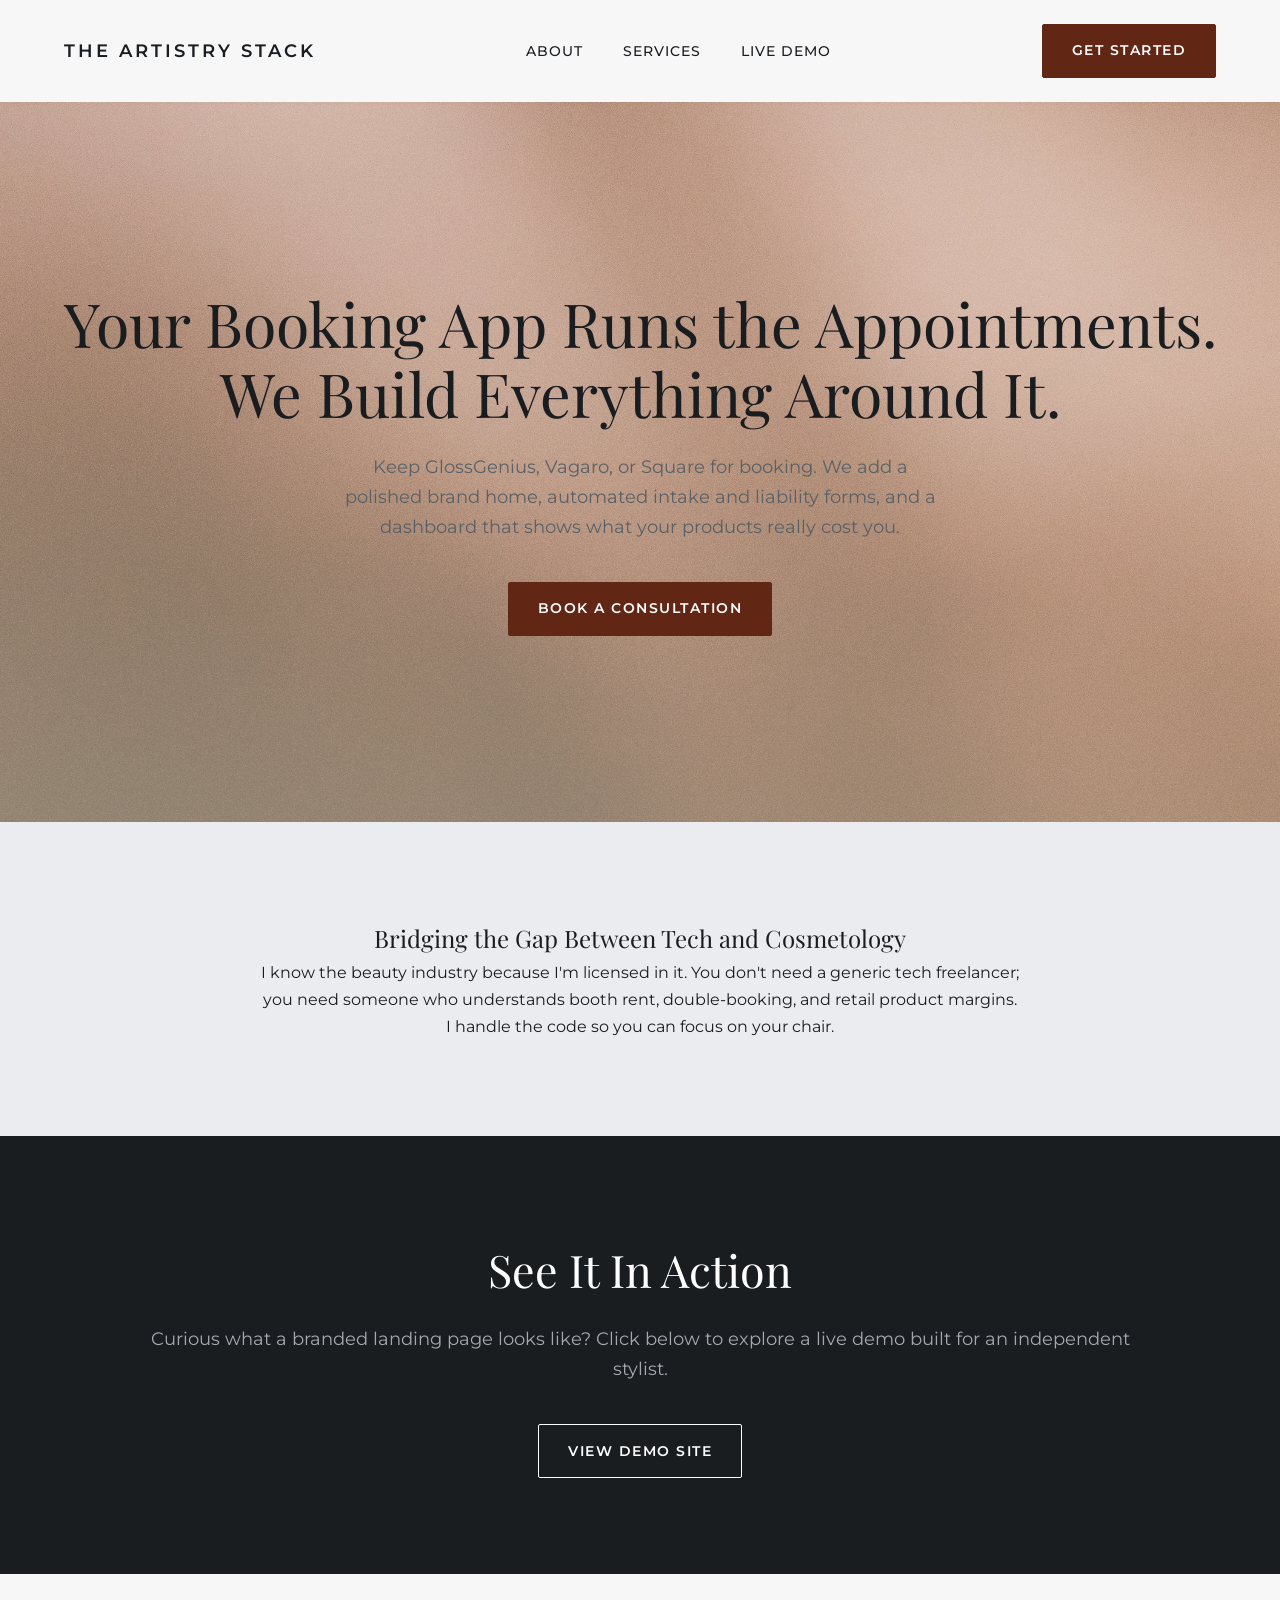
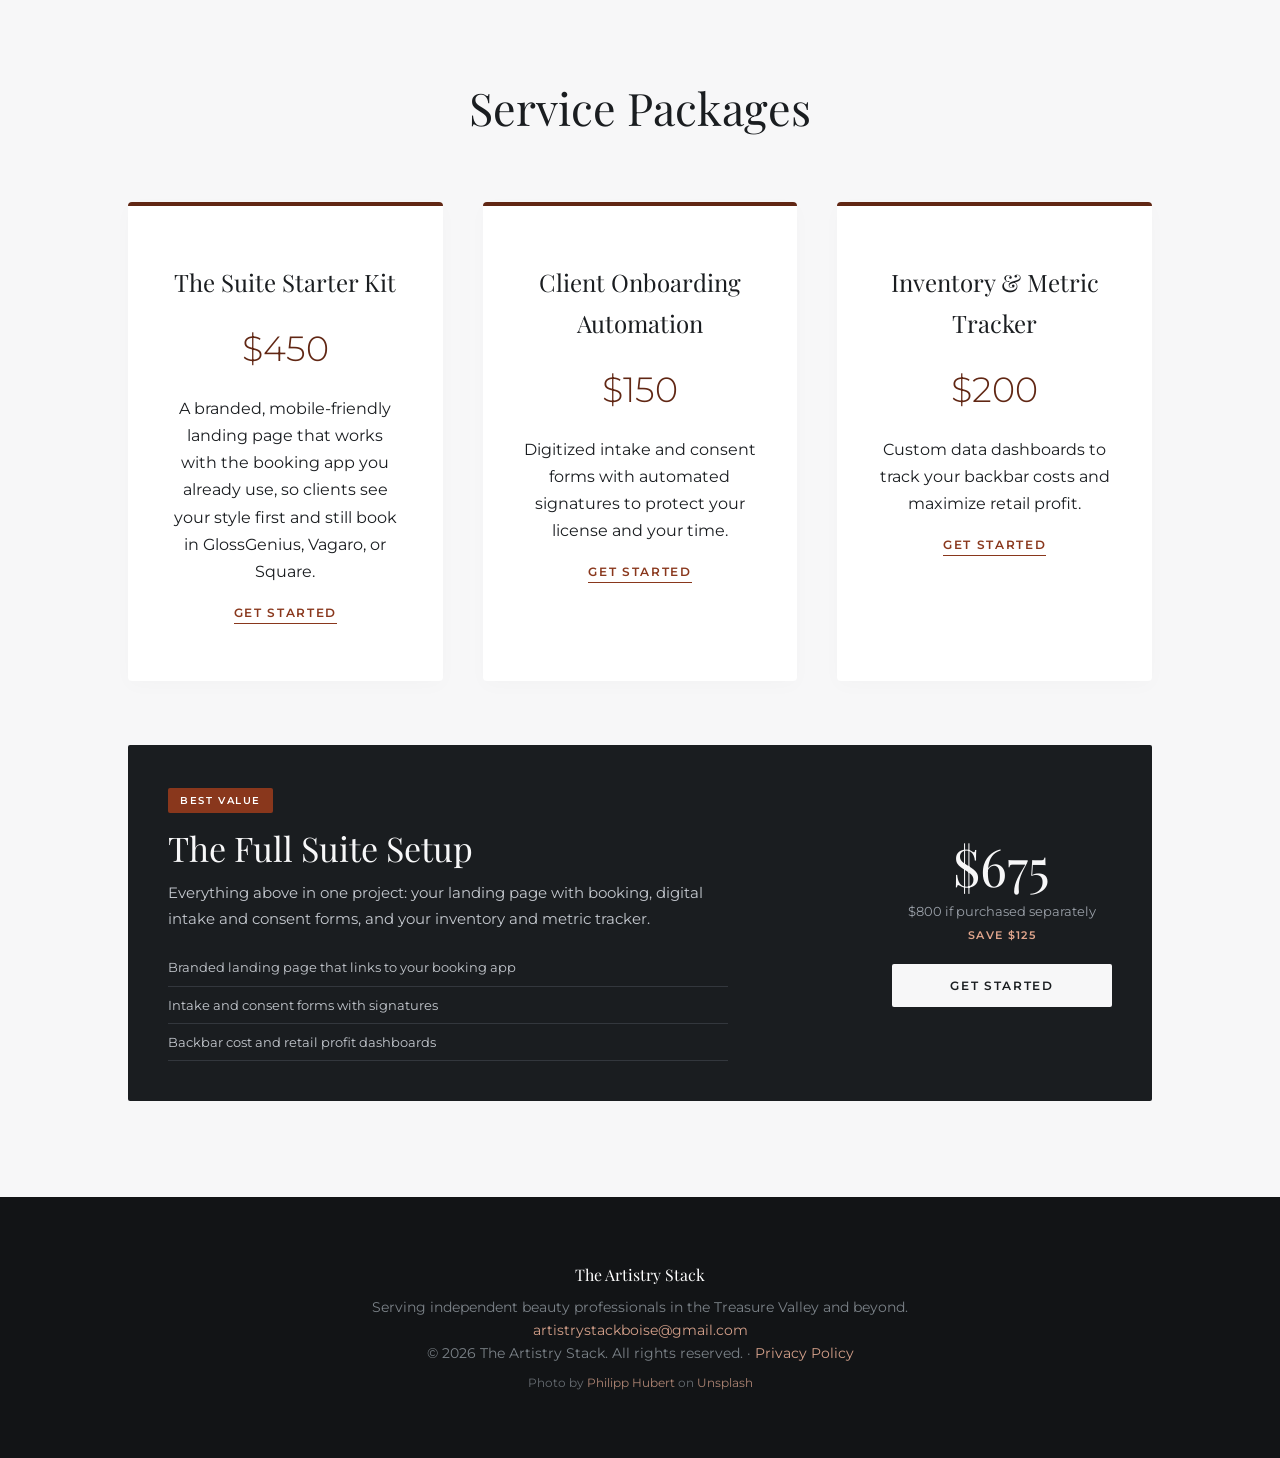
==== commit c10dd575: "Add files via upload added privacy policy" ====
--- a/index.html
+++ b/index.html
@@ -6,6 +6,13 @@
     <meta name="viewport" content="width=device-width, initial-scale=1.0">
     <title>The Artistry Stack | Digital Consulting for Beauty Professionals</title>
     <link rel="stylesheet" href="style.css">
+    <script type="text/javascript">
+    (function(c,l,a,r,i,t,y){
+        c[a]=c[a]||function(){(c[a].q=c[a].q||[]).push(arguments)};
+        t=l.createElement(r);t.async=1;t.src="https://www.clarity.ms/tag/"+i;
+        y=l.getElementsByTagName(r)[0];y.parentNode.insertBefore(t,y);
+    })(window, document, "clarity", "script", "zc8pjp3iud");
+</script>
 </head>
 <body>
 
@@ -109,9 +116,9 @@
             <p><a href="mailto:artistrystackboise@gmail.com">artistrystackboise@gmail.com</a></p>
         </div>
         <div class="copyright">
-    <p>&copy; 2026 The Artistry Stack. All rights reserved.</p>
-    <p class="photo-credit">Photo by <a href="https://unsplash.com/@philipphubert?utm_source=unsplash&utm_medium=referral&utm_content=creditCopyText" target="_blank" rel="noopener">Philipp Hubert</a> on <a href="https://unsplash.com/photos/soft-light-and-shadows-on-a-gradient-background-fnAAmCl7dDM?utm_source=unsplash&utm_medium=referral&utm_content=creditCopyText" target="_blank" rel="noopener">Unsplash</a></p>
-</div>
+            <p>&copy; 2026 The Artistry Stack. All rights reserved. &middot; <a href="privacy.html">Privacy Policy</a></p>
+            <p class="photo-credit">Photo by <a href="https://unsplash.com/@philipphubert?utm_source=unsplash&utm_medium=referral&utm_content=creditCopyText" target="_blank" rel="noopener">Philipp Hubert</a> on <a href="https://unsplash.com/photos/soft-light-and-shadows-on-a-gradient-background-fnAAmCl7dDM?utm_source=unsplash&utm_medium=referral&utm_content=creditCopyText" target="_blank" rel="noopener">Unsplash</a></p>
+        </div>
     </footer>
 
 </body>
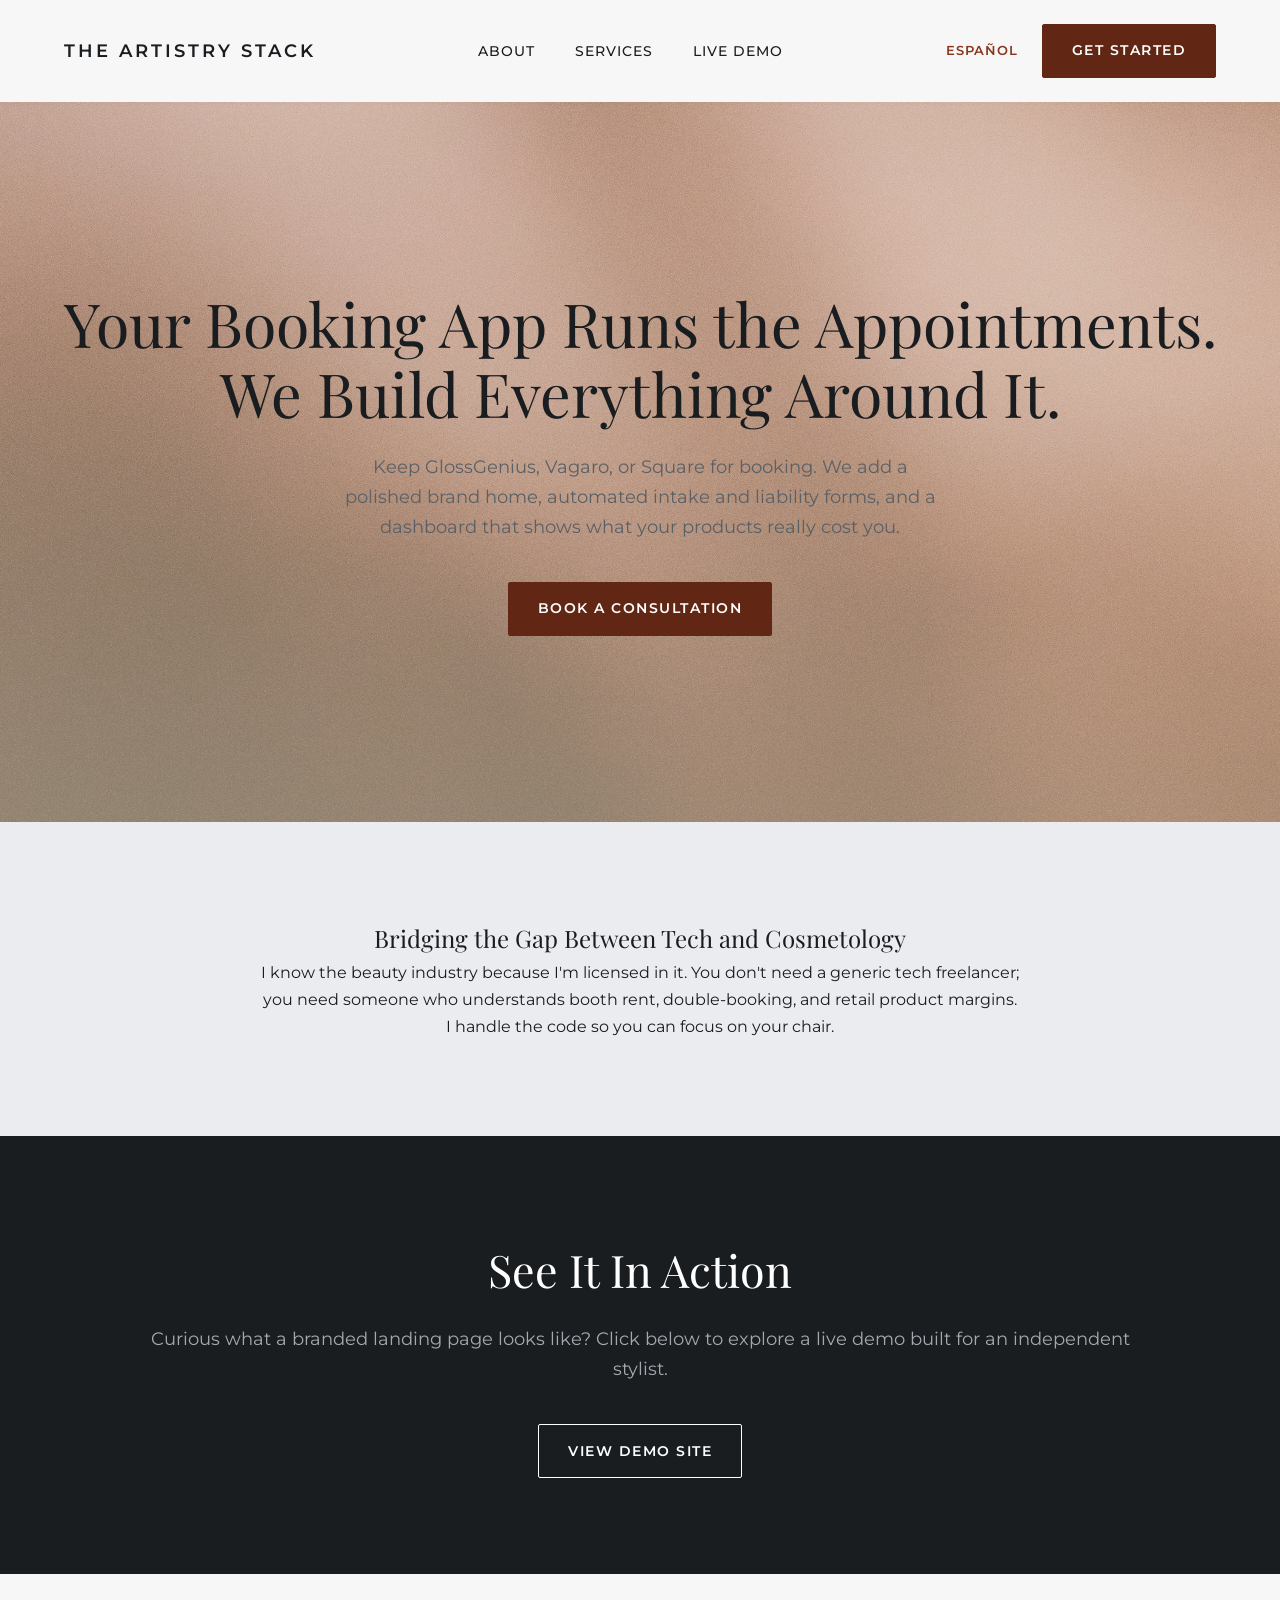
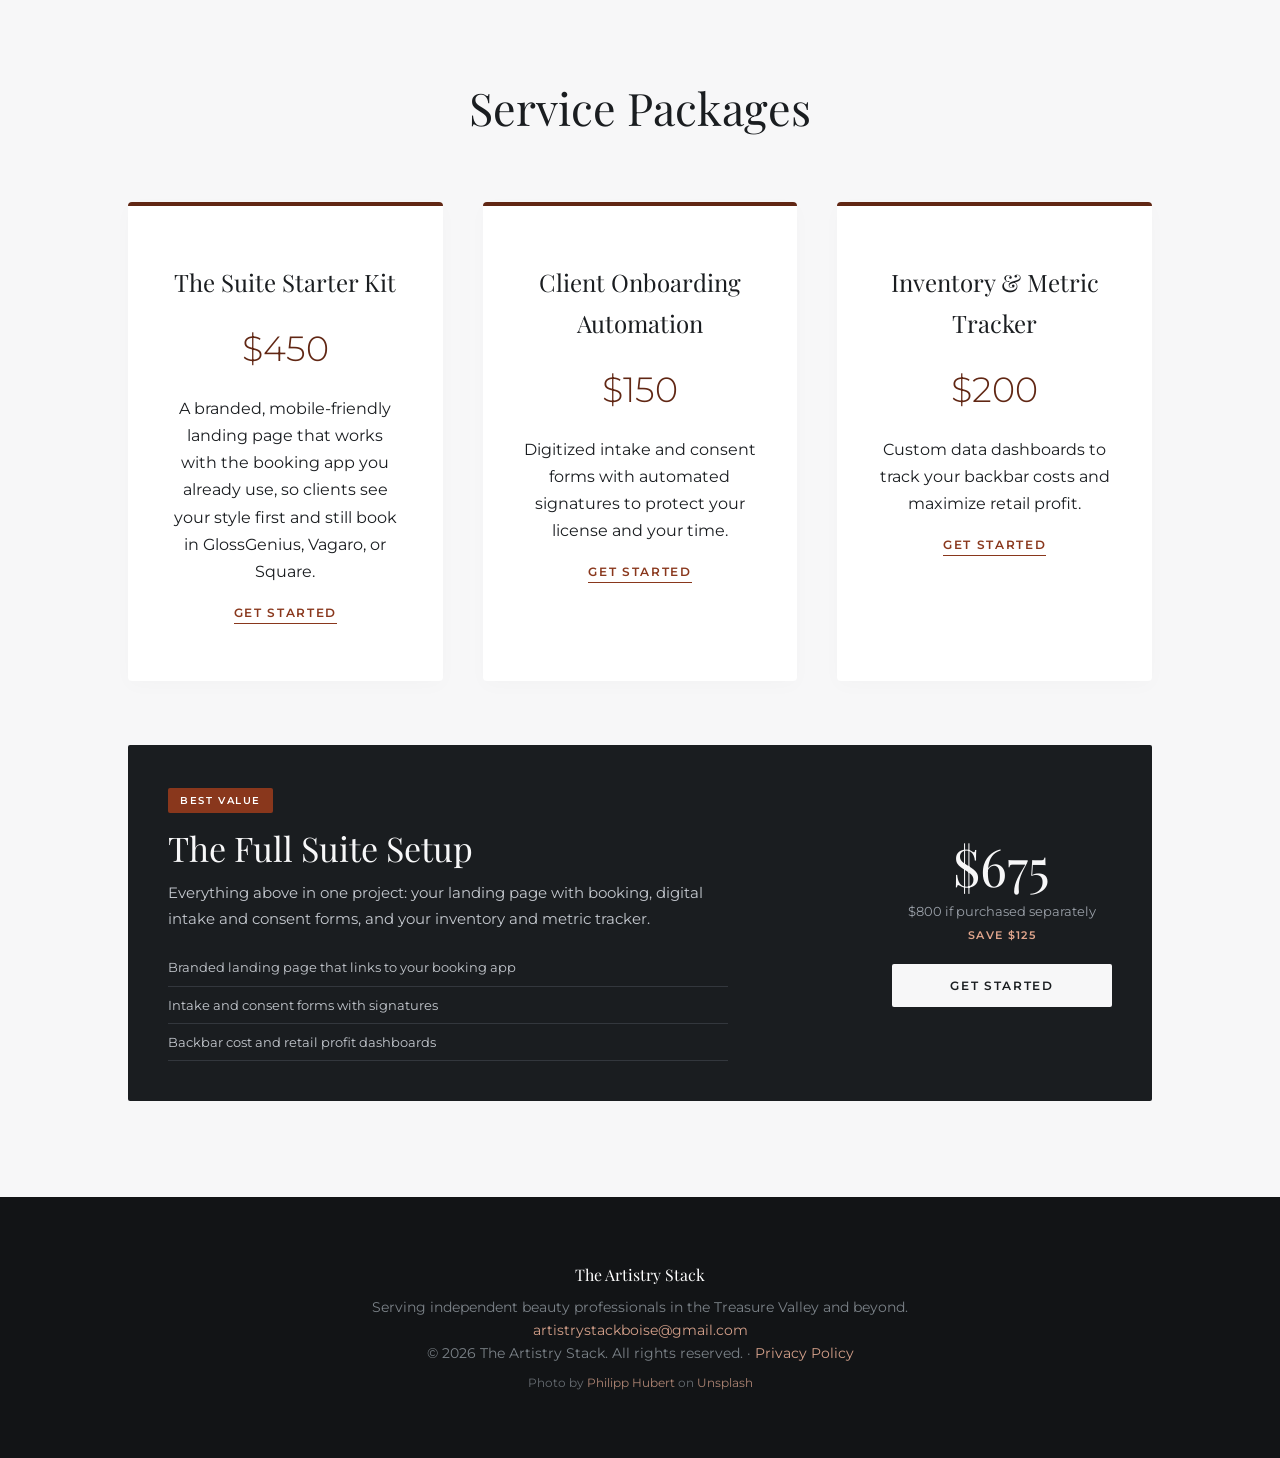
==== commit b108d4be: "Add files via upload added spanish" ====
--- a/index.html
+++ b/index.html
@@ -21,12 +21,16 @@
         <nav>
             <div class="logo">The Artistry Stack</div>
             <ul class="nav-links">
-                <li><a href="#about">About</a></li>
-                <li><a href="#services">Services</a></li>
-                <li><a href="#demo">Live Demo</a></li>
+                <li><a href="#about" data-i18n="nav.about">About</a></li>
+                <li><a href="#services" data-i18n="nav.services">Services</a></li>
+                <li><a href="#demo" data-i18n="nav.demo">Live Demo</a></li>
             </ul>
-            <!-- This will link out to your Google Survey -->
-            <a href="https://forms.gle/2KBvxhWdJHtZJwNcA" class="btn-primary">Get Started</a>
+            <div class="nav-actions">
+                <!-- Language switch: the script at the bottom sets its label -->
+                <button type="button" id="lang-toggle" class="lang-toggle" lang="es">Español</button>
+                <!-- This will link out to your Google Survey -->
+                <a href="https://forms.gle/2KBvxhWdJHtZJwNcA" class="btn-primary" data-i18n="cta">Get Started</a>
+            </div>
         </nav>
     </header>
 
@@ -35,9 +39,9 @@
         <!-- CSS Idea: Dark slate background with white text and a silver/grey button -->
         <section id="hero">
             <div class="hero-content">
-                <h1>Your Booking App Runs the Appointments. We Build Everything Around It.</h1>
-                <p>Keep GlossGenius, Vagaro, or Square for booking. We add a polished brand home, automated intake and liability forms, and a dashboard that shows what your products really cost you.</p>
-                <a href="https://forms.gle/2KBvxhWdJHtZJwNcA" class="btn-primary">Book a Consultation</a>
+                <h1 data-i18n="hero.title">Your Booking App Runs the Appointments. We Build Everything Around It.</h1>
+                <p data-i18n="hero.text">Keep GlossGenius, Vagaro, or Square for booking. We add a polished brand home, automated intake and liability forms, and a dashboard that shows what your products really cost you.</p>
+                <a href="https://forms.gle/2KBvxhWdJHtZJwNcA" class="btn-primary" data-i18n="hero.cta">Book a Consultation</a>
             </div>
         </section>
 
@@ -45,61 +49,61 @@
         <section id="about">
             <div class="about-container">
                 <div class="about-text">
-                    <h2>Bridging the Gap Between Tech and Cosmetology</h2>
-                    <p>I know the beauty industry because I'm licensed in it. You don't need a generic tech freelancer; you need someone who understands booth rent, double-booking, and retail product margins. I handle the code so you can focus on your chair.</p>
+                    <h2 data-i18n="about.title">Bridging the Gap Between Tech and Cosmetology</h2>
+                    <p data-i18n="about.text">I know the beauty industry because I'm licensed in it. You don't need a generic tech freelancer; you need someone who understands booth rent, double-booking, and retail product margins. I handle the code so you can focus on your chair.</p>
                 </div>
             </div>
         </section>
         <!-- DEMO SECTION: Your Portfolio -->
         <section id="demo">
             <div class="demo-content">
-                <h2>See It In Action</h2>
-                <p>Curious what a branded landing page looks like? Click below to explore a live demo built for an independent stylist.</p>
-                <a href="demo-site.html" target="_blank" rel="noopener" class="btn-secondary">View Demo Site</a>
+                <h2 data-i18n="demo.title">See It In Action</h2>
+                <p data-i18n="demo.text">Curious what a branded landing page looks like? Click below to explore a live demo built for an independent stylist.</p>
+                <a href="demo-site.html" target="_blank" rel="noopener" class="btn-secondary" data-i18n="demo.cta">View Demo Site</a>
             </div>
         </section>
 
         <!-- SERVICES SECTION: Tiered Pricing -->
         <section id="services">
-            <h2>Service Packages</h2>
+            <h2 data-i18n="services.title">Service Packages</h2>
             <div class="services-grid">
-                
+
                 <article class="service-card">
                     <h3>The Suite Starter Kit</h3>
                     <p class="price">$450</p>
-                    <p>A branded, mobile-friendly landing page that works with the booking app you already use, so clients see your style first and still book in GlossGenius, Vagaro, or Square.</p>
-                    <a class="card-link" href="https://forms.gle/S1STnycgMnBGGYE86">Get Started</a>                
+                    <p data-i18n="pkg1.text">A branded, mobile-friendly landing page that works with the booking app you already use, so clients see your style first and still book in GlossGenius, Vagaro, or Square.</p>
+                    <a class="card-link" href="https://forms.gle/S1STnycgMnBGGYE86" data-i18n="cta">Get Started</a>
                 </article>
 
                 <article class="service-card">
                     <h3>Client Onboarding Automation</h3>
                     <p class="price">$150</p>
-                    <p>Digitized intake and consent forms with automated signatures to protect your license and your time.</p>
-                    <a class="card-link" href="https://forms.gle/S1STnycgMnBGGYE86">Get Started</a>
+                    <p data-i18n="pkg2.text">Digitized intake and consent forms with automated signatures to protect your license and your time.</p>
+                    <a class="card-link" href="https://forms.gle/S1STnycgMnBGGYE86" data-i18n="cta">Get Started</a>
                 </article>
 
                 <article class="service-card">
                     <h3>Inventory & Metric Tracker</h3>
                     <p class="price">$200</p>
-                    <p>Custom data dashboards to track your backbar costs and maximize retail profit.</p>
-                    <a class="card-link" href="https://forms.gle/S1STnycgMnBGGYE86">Get Started</a>
+                    <p data-i18n="pkg3.text">Custom data dashboards to track your backbar costs and maximize retail profit.</p>
+                    <a class="card-link" href="https://forms.gle/S1STnycgMnBGGYE86" data-i18n="cta">Get Started</a>
                 </article>
                 <article class="bundle-card">
                     <div class="bundle-info">
-                        <span class="bundle-tag">Best value</span>
+                        <span class="bundle-tag" data-i18n="bundle.tag">Best value</span>
                         <h3>The Full Suite Setup</h3>
-                        <p>Everything above in one project: your landing page with booking, digital intake and consent forms, and your inventory and metric tracker.</p>
+                        <p data-i18n="bundle.text">Everything above in one project: your landing page with booking, digital intake and consent forms, and your inventory and metric tracker.</p>
                         <ul>
-                            <li>Branded landing page that links to your booking app</li>
-                            <li>Intake and consent forms with signatures</li>
-                            <li>Backbar cost and retail profit dashboards</li>
+                            <li data-i18n="bundle.li1">Branded landing page that links to your booking app</li>
+                            <li data-i18n="bundle.li2">Intake and consent forms with signatures</li>
+                            <li data-i18n="bundle.li3">Backbar cost and retail profit dashboards</li>
                         </ul>
                     </div>
                     <div class="bundle-buy">
                         <div class="bundle-price">$675</div>
-                        <div class="bundle-was">$800 if purchased separately</div>
-                        <span class="bundle-save">Save $125</span>
-                        <a class="bundle-btn" href="https://forms.gle/S1STnycgMnBGGYE86">Get Started</a>
+                        <div class="bundle-was" data-i18n="bundle.was">$800 if purchased separately</div>
+                        <span class="bundle-save" data-i18n="bundle.save">Save $125</span>
+                        <a class="bundle-btn" href="https://forms.gle/S1STnycgMnBGGYE86" data-i18n="cta">Get Started</a>
                     </div>
                 </article>
 
@@ -112,14 +116,96 @@
     <footer>
         <div class="footer-info">
             <h3>The Artistry Stack</h3>
-            <p>Serving independent beauty professionals in the Treasure Valley and beyond.</p>
+            <p data-i18n="footer.tagline">Serving independent beauty professionals in the Treasure Valley and beyond.</p>
             <p><a href="mailto:artistrystackboise@gmail.com">artistrystackboise@gmail.com</a></p>
         </div>
         <div class="copyright">
-            <p>&copy; 2026 The Artistry Stack. All rights reserved. &middot; <a href="privacy.html">Privacy Policy</a></p>
-            <p class="photo-credit">Photo by <a href="https://unsplash.com/@philipphubert?utm_source=unsplash&utm_medium=referral&utm_content=creditCopyText" target="_blank" rel="noopener">Philipp Hubert</a> on <a href="https://unsplash.com/photos/soft-light-and-shadows-on-a-gradient-background-fnAAmCl7dDM?utm_source=unsplash&utm_medium=referral&utm_content=creditCopyText" target="_blank" rel="noopener">Unsplash</a></p>
+            <p data-i18n="footer.copyright">&copy; 2026 The Artistry Stack. All rights reserved. &middot; <a href="privacy.html">Privacy Policy</a></p>
+            <p class="photo-credit" data-i18n="footer.credit">Photo by <a href="https://unsplash.com/@philipphubert?utm_source=unsplash&utm_medium=referral&utm_content=creditCopyText" target="_blank" rel="noopener">Philipp Hubert</a> on <a href="https://unsplash.com/photos/soft-light-and-shadows-on-a-gradient-background-fnAAmCl7dDM?utm_source=unsplash&utm_medium=referral&utm_content=creditCopyText" target="_blank" rel="noopener">Unsplash</a></p>
         </div>
     </footer>
 
+    <!-- LANGUAGE SWITCHING
+         English lives in the HTML above. Spanish lives in the ES list below.
+         To edit Spanish copy, change the text in quotes next to the matching key. -->
+    <script>
+    (function () {
+        var STORAGE_KEY = "artistry-lang";
+
+        var ES = {
+            "title": "The Artistry Stack | Consultoría digital para profesionales de la belleza",
+            "nav.about": "Acerca de",
+            "nav.services": "Servicios",
+            "nav.demo": "Demo en vivo",
+            "cta": "Comenzar",
+            "hero.title": "Tu app de reservas maneja las citas. Nosotros construimos todo lo demás.",
+            "hero.text": "Sigue usando GlossGenius, Vagaro o Square para tus reservas. Nosotros agregamos una página de marca elegante, formularios automatizados de admisión y de responsabilidad, y un panel que te muestra cuánto te cuestan realmente tus productos.",
+            "hero.cta": "Agenda una consulta",
+            "about.title": "Uniendo la tecnología y la cosmetología",
+            "about.text": "Conozco la industria de la belleza porque tengo licencia en ella. No necesitas a un freelancer de tecnología cualquiera; necesitas a alguien que entienda la renta de silla, las citas duplicadas y los márgenes de los productos de venta. Yo me encargo del código para que tú te enfoques en tu silla.",
+            "demo.title": "Míralo en acción",
+            "demo.text": "¿Tienes curiosidad por ver cómo se ve una página de marca? Haz clic abajo para explorar una demo en vivo hecha para una estilista independiente.",
+            "demo.cta": "Ver sitio de demostración",
+            "services.title": "Paquetes de servicios",
+            "pkg1.text": "Una página de inicio con tu marca, adaptada para celulares, que funciona con la app de reservas que ya usas, para que tus clientes vean tu estilo primero y sigan reservando en GlossGenius, Vagaro o Square.",
+            "pkg2.text": "Formularios digitales de admisión y consentimiento con firmas automatizadas para proteger tu licencia y tu tiempo.",
+            "pkg3.text": "Paneles de datos personalizados para controlar el costo de tus productos profesionales (backbar) y maximizar las ganancias de tus ventas al público.",
+            "bundle.tag": "Mejor valor",
+            "bundle.text": "Todo lo anterior en un solo proyecto: tu página de inicio con reservas, formularios digitales de admisión y consentimiento, y tu control de inventario y métricas.",
+            "bundle.li1": "Página de inicio con tu marca, enlazada a tu app de reservas",
+            "bundle.li2": "Formularios de admisión y consentimiento con firmas",
+            "bundle.li3": "Paneles de costos de backbar y ganancias de ventas al público",
+            "bundle.was": "$800 si se compran por separado",
+            "bundle.save": "Ahorra $125",
+            "footer.tagline": "Al servicio de profesionales independientes de la belleza en el Treasure Valley y más allá.",
+            "footer.copyright": "&copy; 2026 The Artistry Stack. Todos los derechos reservados. &middot; <a href=\"privacy.html\">Política de privacidad</a>",
+            "footer.credit": "Foto de <a href=\"https://unsplash.com/@philipphubert?utm_source=unsplash&utm_medium=referral&utm_content=creditCopyText\" target=\"_blank\" rel=\"noopener\">Philipp Hubert</a> en <a href=\"https://unsplash.com/photos/soft-light-and-shadows-on-a-gradient-background-fnAAmCl7dDM?utm_source=unsplash&utm_medium=referral&utm_content=creditCopyText\" target=\"_blank\" rel=\"noopener\">Unsplash</a>"
+        };
+
+        // Save the original English straight from the page
+        var nodes = document.querySelectorAll("[data-i18n]");
+        var EN = { "title": document.title };
+        nodes.forEach(function (n) { EN[n.getAttribute("data-i18n")] = n.innerHTML; });
+
+        var toggle = document.getElementById("lang-toggle");
+        var current;
+
+        function savedChoice() {
+            try { return localStorage.getItem(STORAGE_KEY); } catch (e) { return null; }
+        }
+
+        // The visitor's top language from their device/browser settings
+        function deviceLang() {
+            var list = (navigator.languages && navigator.languages.length) ? navigator.languages : [navigator.language || "en"];
+            return /^es\b/i.test(list[0]) ? "es" : "en";
+        }
+
+        function apply(lang) {
+            var dict = lang === "es" ? ES : EN;
+            nodes.forEach(function (n) {
+                var key = n.getAttribute("data-i18n");
+                var text = dict[key] != null ? dict[key] : EN[key];
+                if (n.innerHTML !== text) n.innerHTML = text;
+            });
+            document.documentElement.lang = lang;
+            document.title = dict.title || EN.title;
+            toggle.textContent = lang === "es" ? "English" : "Español";
+            toggle.setAttribute("lang", lang === "es" ? "en" : "es");
+            toggle.setAttribute("aria-label", lang === "es" ? "View this site in English" : "Ver este sitio en español");
+            current = lang;
+            if (window.clarity) window.clarity("set", "site_language", lang);
+        }
+
+        toggle.addEventListener("click", function () {
+            var next = current === "es" ? "en" : "es";
+            try { localStorage.setItem(STORAGE_KEY, next); } catch (e) {}
+            apply(next);
+        });
+
+        var saved = savedChoice();
+        apply(saved === "en" || saved === "es" ? saved : deviceLang());
+    })();
+    </script>
+
 </body>
 </html>
--- a/style.css
+++ b/style.css
@@ -390,4 +390,10 @@
   .bundle-buy{min-width:0}
 }
 .card-link{display:inline-block;margin-top:20px;padding-bottom:3px;font:600 12px Montserrat,sans-serif;letter-spacing:.14em;text-transform:uppercase;color:#89371c;text-decoration:none;border-bottom:1px solid #89371c}
-.card-link:hover{color:#612714;border-color:#612714}+.card-link:hover{color:#612714;border-color:#612714}
+/* Language switch (EN / ES) */
+.nav-actions{display:flex;align-items:center;gap:1.5rem}
+.lang-toggle{background:none;border:0;border-bottom:1px solid transparent;padding:3px 0;font:600 0.8rem 'Montserrat',sans-serif;letter-spacing:1px;text-transform:uppercase;color:var(--accent-Auburn);cursor:pointer;transition:color .3s,border-color .3s}
+.lang-toggle:hover{color:var(--accent-Jambalaya);border-color:var(--accent-Jambalaya)}
+.lang-toggle:focus-visible{outline:2px solid var(--accent-Auburn);outline-offset:3px}
+@media (max-width:768px){.nav-actions{gap:1rem}.lang-toggle{font-size:0.75rem}}
